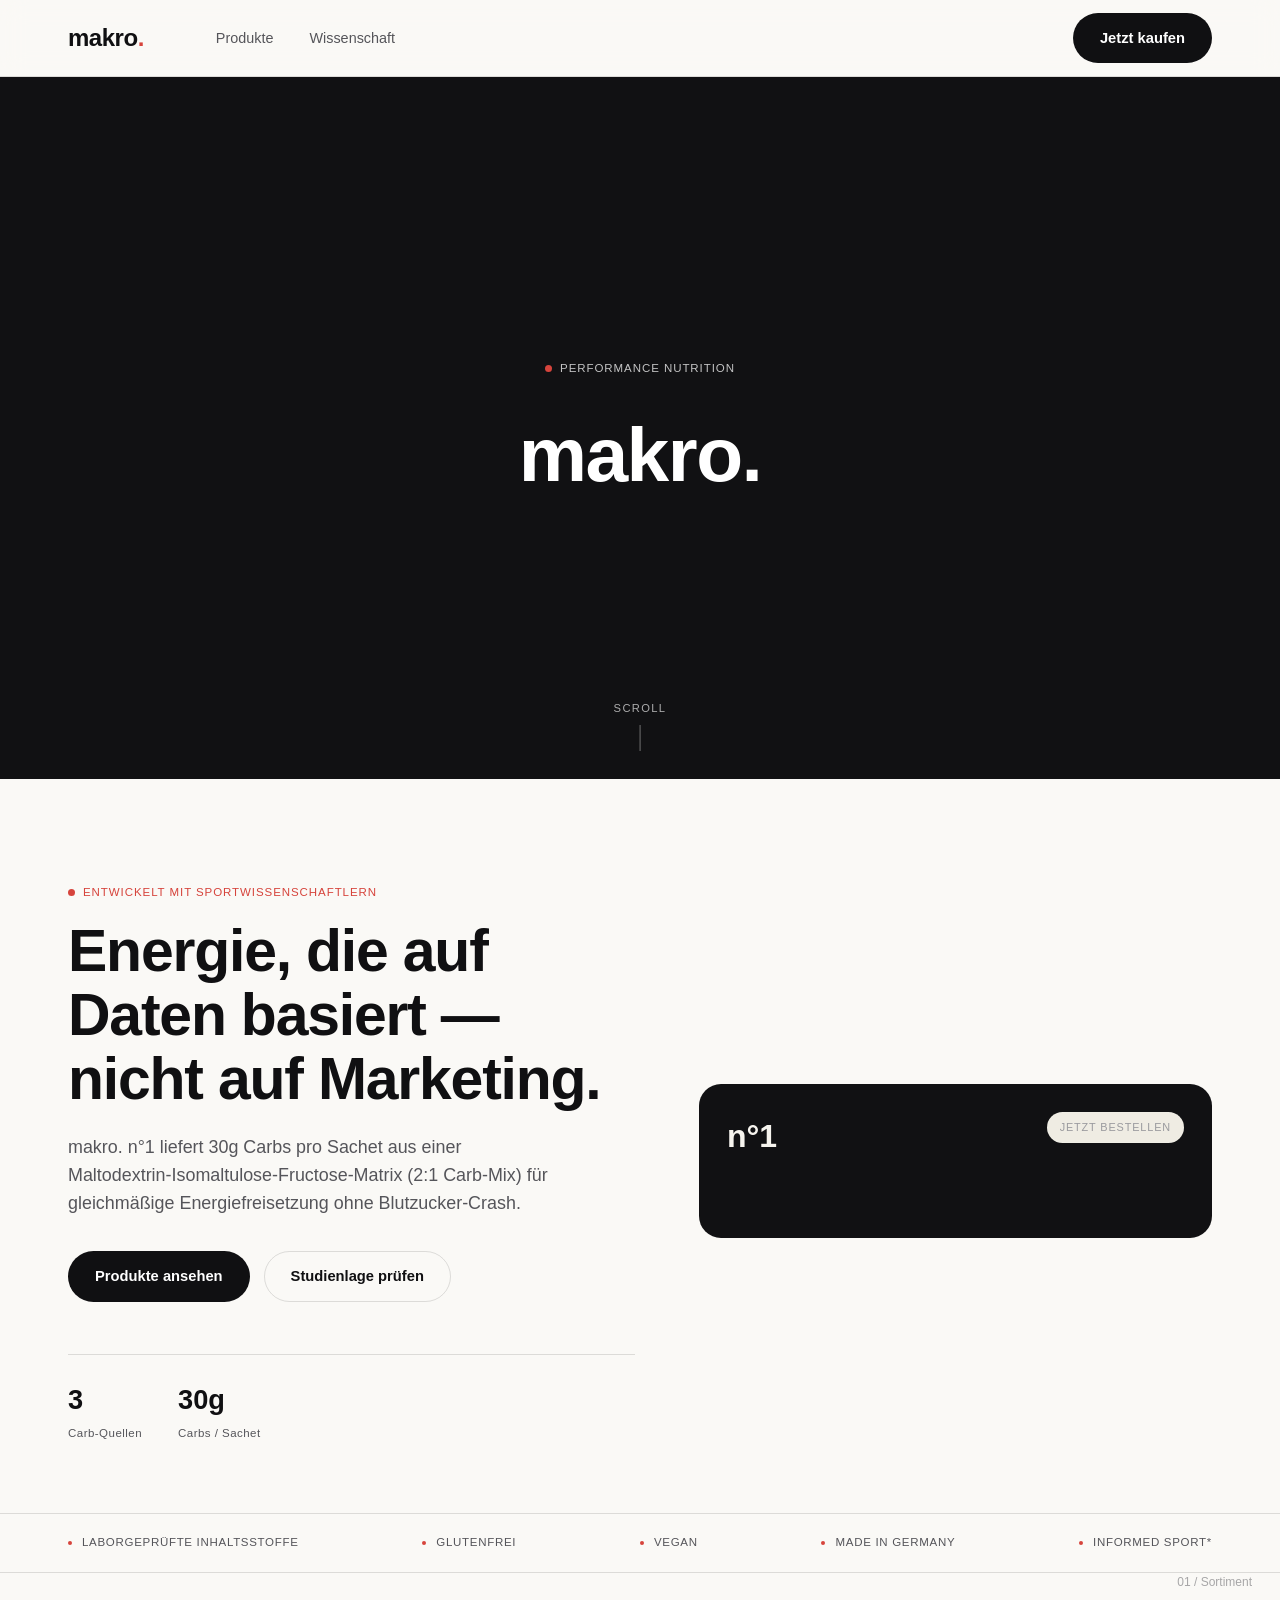
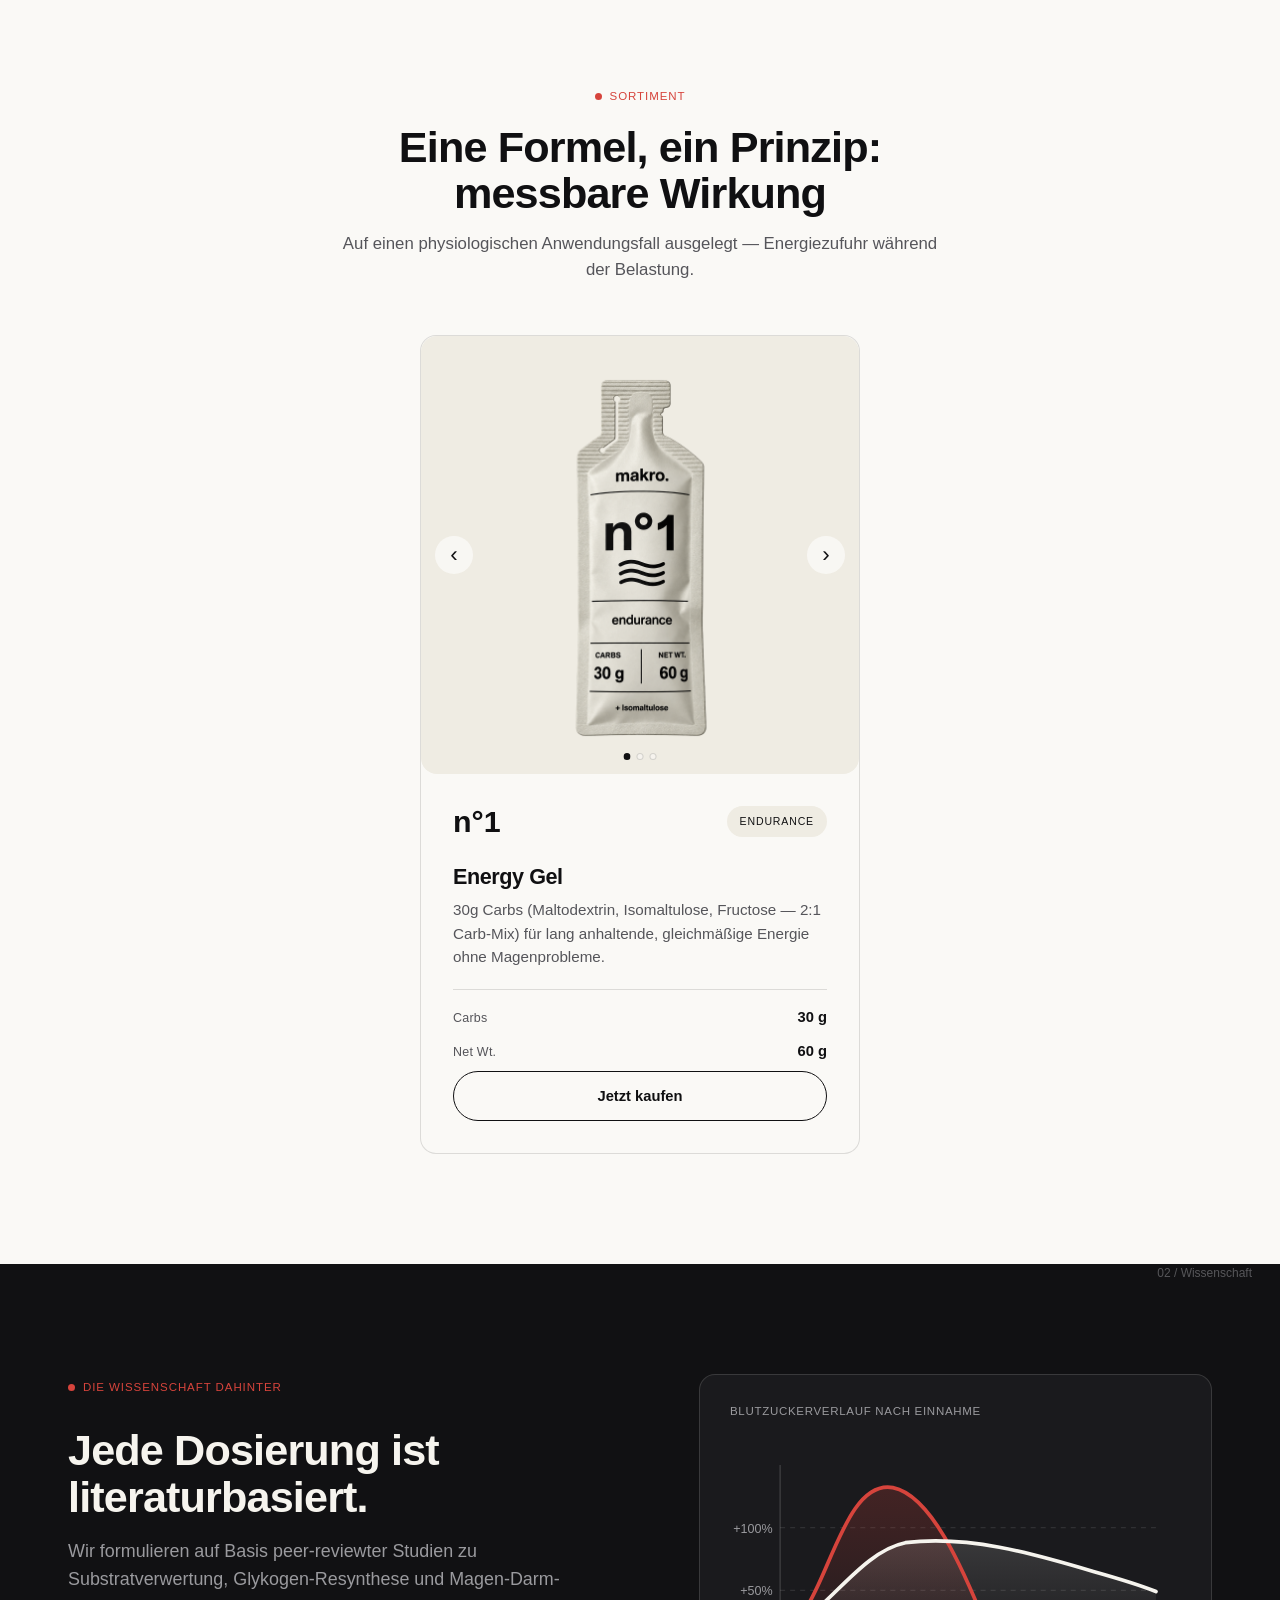
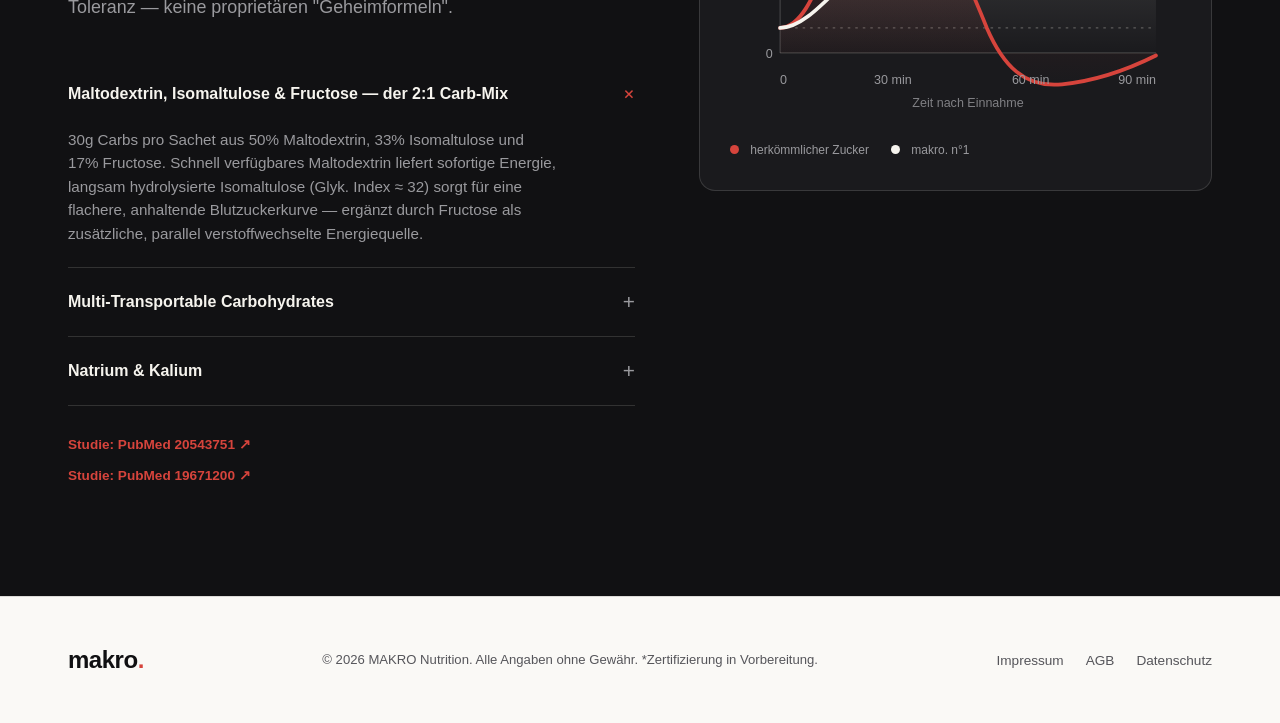
==== index.html @ cca26e64 "Remove grid background pattern Drop the repeating grid-line texture from the hero, n1 detail section" ====
<!DOCTYPE html>
<html lang="de">
<head>
<meta charset="UTF-8">
<meta name="viewport" content="width=device-width, initial-scale=1.0">
<title>makro. — Performance Nutrition, wissenschaftlich entwickelt</title>
<meta name="description" content="makro. n°1 liefert 30g Carbs pro Sachet aus einer Maltodextrin-Isomaltulose-Fructose-Matrix (2:1 Carb-Mix) für gleichmäßige Energiefreisetzung ohne Blutzucker-Crash.">
<link rel="stylesheet" href="styles.css?v=5">
<script async src="https://js.stripe.com/v3/buy-button.js"></script>
</head>
<body>

<header class="site-header">
  <div class="container header-inner">
    <div class="logo">makro<span class="dot">.</span></div>
    <nav class="nav">
      <a href="#produkte">Produkte</a>
      <a href="#wissenschaft">Wissenschaft</a>
    </nav>
    <a href="/n1/#kaufen" class="btn btn-primary">Jetzt kaufen</a>
    <button class="nav-toggle" id="navToggle" aria-label="Menü öffnen">
      <span></span><span></span><span></span>
    </button>
  </div>
  <nav class="nav-mobile" id="navMobile">
    <a href="#produkte">Produkte</a>
    <a href="#wissenschaft">Wissenschaft</a>
  </nav>
</header>

<main>

  <!-- BANNER -->
  <section class="banner">
    <video src="assets/video/waves-bw.mp4" autoplay loop muted playsinline></video>
    <a href="#produkte" class="banner-overlay">
      <span class="eyebrow">Performance Nutrition</span>
      <h2>makro.</h2>
    </a>
    <span class="banner-scroll">Scroll</span>
  </section>

  <!-- HERO -->
  <section class="hero">
    <div class="container hero-inner">
      <div class="hero-text" data-reveal>
        <span class="eyebrow">Entwickelt mit Sportwissenschaftlern</span>
        <h1>Energie, die auf Daten basiert — nicht auf Marketing.</h1>
        <p class="lead">makro. n°1 liefert 30g Carbs pro Sachet aus einer Maltodextrin-Isomaltulose-Fructose-Matrix (2:1 Carb-Mix) für gleichmäßige Energiefreisetzung ohne Blutzucker-Crash.</p>
        <div class="hero-cta">
          <a href="#produkte" class="btn btn-primary">Produkte ansehen</a>
          <a href="#wissenschaft" class="btn btn-ghost">Studienlage prüfen</a>
        </div>
        <div class="hero-stats">
          <div><strong data-count="3">0</strong><span>Carb-Quellen</span></div>
          <div><strong data-count="30g">0g</strong><span>Carbs / Sachet</span></div>
        </div>
      </div>

      <div class="hero-visual" data-reveal>
        <div class="hero-buy">
          <div class="hero-buy-head">
            <span class="product-no">n°1</span>
            <span class="product-tag">Jetzt bestellen</span>
          </div>
          <div class="hero-buy-list">
            <stripe-buy-button
              buy-button-id="buy_btn_1UGKwe3nhn45OwvcLY2L8kbY"
              publishable-key="pk_test_51TOzzO3nhn45OwvcoBkGOFPm3Ln6Fa3McS9PHOE1w1RwsV55KYKzazlDlDtNStNyTewo7v61uXwGZDVKCu10ojCl00f3Dhku9r"
            ></stripe-buy-button>
            <stripe-buy-button
              buy-button-id="buy_btn_1UGKyk3nhn45Owvc9FM6jkH1"
              publishable-key="pk_test_51TOzzO3nhn45OwvcoBkGOFPm3Ln6Fa3McS9PHOE1w1RwsV55KYKzazlDlDtNStNyTewo7v61uXwGZDVKCu10ojCl00f3Dhku9r"
            ></stripe-buy-button>
            <stripe-buy-button
              buy-button-id="buy_btn_1UGKzX3nhn45OwvciAjD03Uu"
              publishable-key="pk_test_51TOzzO3nhn45OwvcoBkGOFPm3Ln6Fa3McS9PHOE1w1RwsV55KYKzazlDlDtNStNyTewo7v61uXwGZDVKCu10ojCl00f3Dhku9r"
            ></stripe-buy-button>
          </div>
        </div>
      </div>
    </div>
  </section>

  <!-- TRUST BAR -->
  <section class="trust-bar">
    <div class="container trust-inner">
      <span>Laborgeprüfte Inhaltsstoffe</span>
      <span>Glutenfrei</span>
      <span>Vegan</span>
      <span>Made in Germany</span>
      <span>Informed Sport*</span>
    </div>
  </section>

  <!-- PRODUKTE -->
  <section id="produkte" class="products">
    <span class="section-tag">01 / Sortiment</span>
    <div class="container">
      <div class="section-head" data-reveal>
        <span class="eyebrow">Sortiment</span>
        <h2>Eine Formel, ein Prinzip: messbare Wirkung</h2>
        <p>Auf einen physiologischen Anwendungsfall ausgelegt — Energiezufuhr während der Belastung.</p>
      </div>
      <div class="product-grid product-grid-single" data-reveal>

        <article class="product-card">
          <div class="product-swiper">
            <div class="product-swiper-track">
              <div class="swiper-slide"><img src="assets/img/n1-sachet.png" alt="makro n°1 Sachet"></div>
              <div class="swiper-slide"><div class="visual-frame"><span class="visual-frame-tag">Box — Foto folgt</span></div></div>
              <div class="swiper-slide"><img src="assets/img/n1-nutrition.png" alt="makro n°1 Zutaten und Nährwertangaben"></div>
            </div>
            <button class="swiper-arrow swiper-prev" aria-label="Vorheriges Bild">‹</button>
            <button class="swiper-arrow swiper-next" aria-label="Nächstes Bild">›</button>
            <div class="swiper-dots">
              <span class="swiper-dot active"></span>
              <span class="swiper-dot"></span>
              <span class="swiper-dot"></span>
            </div>
          </div>
          <div class="product-card-top">
            <span class="product-no">n°1</span>
            <span class="product-tag">Endurance</span>
          </div>
          <h3>Energy Gel</h3>
          <p>30g Carbs (Maltodextrin, Isomaltulose, Fructose — 2:1 Carb-Mix) für lang anhaltende, gleichmäßige Energie ohne Magenprobleme.</p>
          <ul class="spec-list">
            <li><span>Carbs</span><strong>30 g</strong></li>
            <li><span>Net Wt.</span><strong>60 g</strong></li>
          </ul>
          <a href="/n1/#kaufen" class="btn btn-outline">Jetzt kaufen</a>
        </article>

      </div>
    </div>
  </section>

  <!-- WISSENSCHAFT -->
  <section id="wissenschaft" class="section-dark">
    <span class="section-tag">02 / Wissenschaft</span>
    <div class="container science-inner">
      <div class="science-text" data-reveal>
        <span class="eyebrow">Die Wissenschaft dahinter</span>
        <h2>Jede Dosierung ist literaturbasiert.</h2>
        <p class="lead">Wir formulieren auf Basis peer-reviewter Studien zu Substratverwertung, Glykogen-Resynthese und Magen-Darm-Toleranz — keine proprietären "Geheimformeln".</p>

        <div class="accordion">
          <div class="accordion-item active">
            <button class="accordion-trigger">
              <span>Maltodextrin, Isomaltulose &amp; Fructose — der 2:1 Carb-Mix</span>
              <span class="accordion-icon">+</span>
            </button>
            <div class="accordion-panel">
              <p>30g Carbs pro Sachet aus 50% Maltodextrin, 33% Isomaltulose und 17% Fructose. Schnell verfügbares Maltodextrin liefert sofortige Energie, langsam hydrolysierte Isomaltulose (Glyk. Index ≈ 32) sorgt für eine flachere, anhaltende Blutzuckerkurve — ergänzt durch Fructose als zusätzliche, parallel verstoffwechselte Energiequelle.</p>
            </div>
          </div>
          <div class="accordion-item">
            <button class="accordion-trigger">
              <span>Multi-Transportable Carbohydrates</span>
              <span class="accordion-icon">+</span>
            </button>
            <div class="accordion-panel">
              <p>Maltodextrin und Isomaltulose werden über SGLT1 aufgenommen, Fructose separat über GLUT5. Diese duale Aufnahme erhöht die maximale Oxidationsrate exogener Kohlenhydrate und reduziert gastrointestinale Beschwerden bei hohen Zufuhrmengen.</p>
            </div>
          </div>
          <div class="accordion-item">
            <button class="accordion-trigger">
              <span>Natrium &amp; Kalium</span>
              <span class="accordion-icon">+</span>
            </button>
            <div class="accordion-panel">
              <p>Über Natriumcitrat und Kaliumchlorid liefert n°1 die zentralen Elektrolyte, die bei Schweißverlust während langer Belastung verloren gehen — für Flüssigkeitshaushalt und Muskelfunktion. Mit natürlichem Cola-Aroma.</p>
            </div>
          </div>
        </div>

        <div class="study-links">
          <a href="https://pubmed.ncbi.nlm.nih.gov/20543751/" target="_blank" rel="noopener">Studie: PubMed 20543751 ↗</a>
          <a href="https://pubmed.ncbi.nlm.nih.gov/19671200/" target="_blank" rel="noopener">Studie: PubMed 19671200 ↗</a>
        </div>
      </div>

      <div class="science-visual" data-reveal>
        <div class="chart-card">
          <h4>Blutzuckerverlauf nach Einnahme</h4>
          <svg viewBox="0 0 360 220" class="chart">
            <defs>
              <linearGradient id="fillRed" x1="0" y1="0" x2="0" y2="1">
                <stop offset="0%" stop-color="#d6443c" stop-opacity="0.22"/>
                <stop offset="100%" stop-color="#d6443c" stop-opacity="0"/>
              </linearGradient>
              <linearGradient id="fillLight" x1="0" y1="0" x2="0" y2="1">
                <stop offset="0%" stop-color="#f6f4ee" stop-opacity="0.14"/>
                <stop offset="100%" stop-color="#f6f4ee" stop-opacity="0"/>
              </linearGradient>
            </defs>

            <line x1="40" y1="20" x2="40" y2="170" stroke="#f6f4ee" stroke-opacity="0.18"/>
            <line x1="40" y1="170" x2="340" y2="170" stroke="#f6f4ee" stroke-opacity="0.18"/>
            <line x1="40" y1="120" x2="340" y2="120" stroke="#f6f4ee" stroke-opacity="0.1" stroke-dasharray="4 4"/>
            <line x1="40" y1="70" x2="340" y2="70" stroke="#f6f4ee" stroke-opacity="0.1" stroke-dasharray="4 4"/>

            <line x1="40" y1="150" x2="340" y2="150" stroke="#f6f4ee" stroke-opacity="0.28" stroke-dasharray="2 4"/>

            <path d="M40,150 C75,150 85,30 130,38 C160,44 185,100 205,150 C218,180 235,198 265,195 C295,192 320,182 340,172 L340,170 L40,170 Z" fill="url(#fillRed)"/>
            <path d="M40,150 C70,150 100,90 140,82 C190,76 240,90 290,105 C315,112 330,117 340,121 L340,170 L40,170 Z" fill="url(#fillLight)"/>

            <path d="M40,150 C75,150 85,30 130,38 C160,44 185,100 205,150 C218,180 235,198 265,195 C295,192 320,182 340,172" fill="none" stroke="#d6443c" stroke-width="3" stroke-linecap="round"/>
            <path d="M40,150 C70,150 100,90 140,82 C190,76 240,90 290,105 C315,112 330,117 340,121" fill="none" stroke="#f6f4ee" stroke-width="3" stroke-linecap="round"/>

            <text x="34" y="174" text-anchor="end" font-size="10" fill="#9a9a9e">0</text>
            <text x="34" y="124" text-anchor="end" font-size="10" fill="#9a9a9e">+50%</text>
            <text x="34" y="74" text-anchor="end" font-size="10" fill="#9a9a9e">+100%</text>

            <text x="40" y="195" font-size="10" fill="#9a9a9e">0</text>
            <text x="130" y="195" text-anchor="middle" font-size="10" fill="#9a9a9e">30 min</text>
            <text x="240" y="195" text-anchor="middle" font-size="10" fill="#9a9a9e">60 min</text>
            <text x="340" y="195" text-anchor="end" font-size="10" fill="#9a9a9e">90 min</text>
            <text x="190" y="213" text-anchor="middle" font-size="10" fill="#9a9a9e" opacity="0.8">Zeit nach Einnahme</text>
          </svg>
          <div class="chart-legend">
            <span><i class="dot-red"></i> herkömmlicher Zucker</span>
            <span><i class="dot-light"></i> makro. n°1</span>
          </div>
        </div>
      </div>
    </div>
  </section>

</main>

<footer class="site-footer">
  <div class="container footer-inner">
    <div class="logo">makro<span class="dot">.</span></div>
    <p>© 2026 MAKRO Nutrition. Alle Angaben ohne Gewähr. *Zertifizierung in Vorbereitung.</p>
    <div class="footer-links">
      <a href="/impressum/" class="footer-link">Impressum</a>
      <a href="/agb/" class="footer-link">AGB</a>
      <a href="/datenschutz/" class="footer-link">Datenschutz</a>
    </div>
  </div>
</footer>

<script src="script.js?v=5"></script>
</body>
</html>
---- styles.css ----
/* ==========================================================================
   makro. — design tokens
   ========================================================================== */
:root {
  --ink: #101012;
  --ink-soft: #55555a;
  --paper: #faf9f6;
  --paper-soft: #efece3;
  --line: rgba(16,16,18,0.13);
  --accent: #d6443c;
  --accent-ink: #ffffff;

  --dark-bg: #111113;
  --dark-card: #1a1a1d;
  --dark-ink: #f6f4ee;
  --dark-ink-soft: #9a9a9e;
  --dark-line: rgba(246,244,238,0.14);

  --sans: -apple-system, "Inter", "Segoe UI", Helvetica, Arial, sans-serif;
  --display: var(--sans);
  --mono: var(--sans);

  --radius-lg: 22px;
  --radius: 16px;
  --radius-sm: 10px;
  --container: 1200px;
  --ease: cubic-bezier(0.22, 0.7, 0.2, 1);
}

* { box-sizing: border-box; margin: 0; padding: 0; }
html { scroll-behavior: smooth; }

body {
  font-family: var(--sans);
  color: var(--ink);
  background: var(--paper);
  line-height: 1.55;
  -webkit-font-smoothing: antialiased;
  text-rendering: optimizeLegibility;
}

.container { max-width: var(--container); margin: 0 auto; padding: 0 28px; }
a { color: inherit; text-decoration: none; }
img, video { max-width: 100%; display: block; }

::selection { background: var(--accent); color: #fff; }


/* ==========================================================================
   Type
   ========================================================================== */
h1, h2, h3, h4 {
  font-family: var(--display);
  font-weight: 800;
  letter-spacing: -0.02em;
  line-height: 1.08;
}

.eyebrow {
  display: inline-flex;
  align-items: center;
  gap: 8px;
  font-family: var(--mono);
  font-size: 0.72rem;
  font-weight: 500;
  letter-spacing: 0.08em;
  text-transform: uppercase;
  color: var(--accent);
  margin-bottom: 18px;
}
.eyebrow::before {
  content: "";
  width: 7px;
  height: 7px;
  border-radius: 50%;
  background: var(--accent);
  flex-shrink: 0;
}
.section-dark .eyebrow { color: var(--accent); }

.section-tag {
  position: absolute;
  top: 0;
  right: 28px;
  font-family: var(--mono);
  font-size: 0.75rem;
  color: var(--ink-soft);
  opacity: 0.5;
}
.section-dark .section-tag { color: var(--dark-ink-soft); }

.section-head { max-width: 620px; margin: 0 auto 52px; text-align: center; }
.section-head h2 { font-size: clamp(1.9rem, 3.4vw, 2.7rem); margin-bottom: 14px; }
.section-head p { color: var(--ink-soft); font-size: 1.05rem; }
.section-dark .section-head p { color: var(--dark-ink-soft); }

/* ==========================================================================
   Buttons
   ========================================================================== */
.btn {
  display: inline-flex;
  align-items: center;
  justify-content: center;
  gap: 8px;
  padding: 13px 26px;
  border-radius: 999px;
  font-weight: 600;
  font-size: 0.92rem;
  border: 1px solid transparent;
  cursor: pointer;
  transition: transform 0.15s var(--ease), background 0.15s var(--ease), border-color 0.15s var(--ease), color 0.15s var(--ease);
  white-space: nowrap;
}
.btn-primary { background: var(--ink); color: #fff; }
.btn-primary:hover { background: var(--accent); transform: translateY(-1px); }
.btn-ghost { border-color: var(--line); color: var(--ink); }
.btn-ghost:hover { border-color: var(--ink); }
.section-dark .btn-ghost { border-color: var(--dark-line); color: var(--dark-ink); }
.section-dark .btn-ghost:hover { border-color: var(--dark-ink); }
.btn-outline { border: 1px solid var(--ink); width: 100%; }
.btn-outline:hover { background: var(--ink); color: #fff; }
.btn-light { background: var(--dark-ink); color: var(--dark-bg); }
.btn-light:hover { background: var(--accent); color: #fff; }

/* ==========================================================================
   Header
   ========================================================================== */
.site-header {
  position: sticky;
  top: 0;
  z-index: 50;
  background: rgba(250,249,246,0.82);
  backdrop-filter: blur(12px);
  -webkit-backdrop-filter: blur(12px);
  border-bottom: 1px solid var(--line);
}
.header-inner { display: flex; align-items: center; justify-content: space-between; height: 76px; gap: 24px; }
.logo { font-family: var(--display); font-size: 1.5rem; font-weight: 700; letter-spacing: -0.02em; }
.logo .dot { color: var(--accent); }
.nav { display: flex; gap: 36px; margin-right: auto; margin-left: 48px; }
.nav a {
  font-size: 0.9rem;
  font-weight: 500;
  color: var(--ink-soft);
  transition: color 0.15s var(--ease);
  position: relative;
}
.nav a:hover { color: var(--ink); }

.nav-toggle {
  display: none;
  flex-direction: column;
  justify-content: center;
  gap: 5px;
  width: 40px;
  height: 40px;
  background: none;
  border: 1px solid var(--line);
  border-radius: 50%;
  cursor: pointer;
  padding: 0;
}
.nav-toggle span { display: block; width: 16px; height: 1.5px; margin: 0 auto; background: var(--ink); transition: transform 0.2s var(--ease), opacity 0.2s var(--ease); }
.nav-toggle.active span:nth-child(1) { transform: translateY(6.5px) rotate(45deg); }
.nav-toggle.active span:nth-child(2) { opacity: 0; }
.nav-toggle.active span:nth-child(3) { transform: translateY(-6.5px) rotate(-45deg); }

.nav-mobile { display: none; flex-direction: column; border-top: 1px solid var(--line); background: var(--paper); }
.nav-mobile.active { display: flex; }
.nav-mobile a { padding: 18px 28px; font-size: 1rem; font-weight: 500; border-bottom: 1px solid var(--line); }
.nav-mobile a:last-child { border-bottom: none; }

/* ==========================================================================
   Video / graphic banner
   ========================================================================== */
.banner {
  position: relative;
  width: 100%;
  height: 78vh;
  min-height: 460px;
  overflow: hidden;
  background: var(--dark-bg);
}
.banner video { width: 100%; height: 100%; object-fit: cover; display: block; filter: grayscale(100%) contrast(1.05); opacity: 0.85; }
.banner-overlay {
  position: absolute;
  inset: 0;
  display: flex;
  flex-direction: column;
  align-items: center;
  justify-content: center;
  text-align: center;
  gap: 18px;
  color: #fff;
}
a.banner-overlay { cursor: pointer; }
.banner-overlay .eyebrow { color: rgba(255,255,255,0.75); }
.banner-overlay .eyebrow::before { background: var(--accent); }
.banner-overlay h2 { font-size: clamp(2.4rem, 6vw, 5rem); }
.banner-scroll {
  position: absolute;
  bottom: 28px;
  left: 50%;
  transform: translateX(-50%);
  font-family: var(--mono);
  font-size: 0.7rem;
  letter-spacing: 0.12em;
  text-transform: uppercase;
  color: rgba(255,255,255,0.65);
  display: flex;
  flex-direction: column;
  align-items: center;
  gap: 8px;
}
.banner-scroll::after { content: ""; width: 1px; height: 26px; background: rgba(255,255,255,0.4); }

/* n1 typographic banner (no video) */
.n1-banner {
  height: 64vh;
  min-height: 420px;
  background: var(--dark-bg);
  color: var(--dark-ink);
  display: flex;
  align-items: center;
  justify-content: center;
  position: relative;
  overflow: hidden;
}
.n1-banner-inner { position: relative; z-index: 1; text-align: center; display: flex; flex-direction: column; align-items: center; gap: 16px; }
.n1-banner-num {
  font-family: var(--display);
  font-size: clamp(6rem, 18vw, 13rem);
  font-weight: 700;
  letter-spacing: -0.04em;
  line-height: 0.85;
  color: transparent;
  -webkit-text-stroke: 1.5px rgba(246,244,238,0.5);
}
.n1-banner-inner .eyebrow { color: rgba(246,244,238,0.6); }
.n1-banner-inner .eyebrow::before { background: var(--accent); }
.n1-banner-tag { font-family: var(--mono); font-size: 0.85rem; color: var(--dark-ink-soft); }

/* ==========================================================================
   Hero
   ========================================================================== */
.hero { padding: 100px 0 70px; position: relative; }
.hero-inner { display: grid; grid-template-columns: 1.05fr 0.95fr; gap: 64px; align-items: center; }
.hero-text h1 { font-size: clamp(2.5rem, 4.6vw, 3.8rem); margin-bottom: 24px; }
.lead { font-size: 1.12rem; color: var(--ink-soft); max-width: 50ch; margin-bottom: 34px; }
.hero-cta { display: flex; gap: 14px; margin-bottom: 52px; flex-wrap: wrap; }
.hero-stats { display: flex; gap: 36px; border-top: 1px solid var(--line); padding-top: 24px; flex-wrap: wrap; }
.hero-stats div { display: flex; flex-direction: column; gap: 4px; }
.hero-stats strong { font-family: var(--display); font-size: 1.7rem; font-weight: 700; }
.hero-stats span { font-family: var(--mono); font-size: 0.72rem; letter-spacing: 0.04em; color: var(--ink-soft); }

/* hero buy panel — lets visitors purchase directly from the hero */
.hero-buy {
  background: var(--dark-bg);
  color: var(--dark-ink);
  border-radius: var(--radius-lg);
  padding: 28px;
  display: flex;
  flex-direction: column;
  gap: 20px;
  position: relative;
  overflow: hidden;
}
.hero-buy-head { position: relative; display: flex; justify-content: space-between; align-items: flex-start; }
.hero-buy-head .product-no { font-family: var(--display); font-size: 2rem; font-weight: 700; }
.hero-buy-head .product-tag {
  font-family: var(--mono);
  font-size: 0.68rem;
  letter-spacing: 0.08em;
  text-transform: uppercase;
  border: 1px solid var(--dark-line);
  padding: 6px 12px;
  border-radius: 999px;
  color: var(--dark-ink-soft);
}
.hero-buy-list { position: relative; display: flex; flex-direction: column; gap: 14px; }

/* ==========================================================================
   Trust bar
   ========================================================================== */
.trust-bar { border-top: 1px solid var(--line); border-bottom: 1px solid var(--line); padding: 20px 0; }
.trust-inner {
  display: flex;
  flex-wrap: wrap;
  justify-content: space-between;
  gap: 16px;
  font-family: var(--mono);
  font-size: 0.72rem;
  font-weight: 500;
  letter-spacing: 0.06em;
  text-transform: uppercase;
  color: var(--ink-soft);
}
.trust-inner span { display: flex; align-items: center; gap: 10px; }
.trust-inner span::before { content: ""; width: 4px; height: 4px; border-radius: 50%; background: var(--accent); }

/* ==========================================================================
   Products
   ========================================================================== */
.products { padding: 110px 0; position: relative; }
.product-grid { display: grid; grid-template-columns: repeat(3, 1fr); gap: 24px; }
.product-grid-single { grid-template-columns: minmax(300px, 440px); justify-content: center; }

.product-card {
  border: 1px solid var(--line);
  border-radius: var(--radius);
  padding: 32px;
  display: flex;
  flex-direction: column;
  transition: box-shadow 0.2s var(--ease), transform 0.2s var(--ease), border-color 0.2s var(--ease);
  background: var(--paper);
}
.product-card:hover { box-shadow: 0 16px 40px rgba(16,16,18,0.08); transform: translateY(-4px); border-color: rgba(16,16,18,0.22); }

.product-swiper { position: relative; border-radius: var(--radius); overflow: hidden; margin: -32px -32px 24px; aspect-ratio: 1 / 1; }
.product-swiper-track { display: flex; width: 300%; height: 100%; transition: transform 0.35s var(--ease); }
.swiper-slide { width: 33.3333%; height: 100%; flex-shrink: 0; background: var(--paper-soft); }
.swiper-slide img { width: 100%; height: 100%; object-fit: contain; padding: 28px; box-sizing: border-box; }
.swiper-arrow {
  position: absolute; top: 50%; transform: translateY(-50%);
  width: 38px; height: 38px; border-radius: 50%; border: none;
  background: rgba(250,249,246,0.9); color: var(--ink);
  font-size: 1.4rem; line-height: 1; cursor: pointer;
  display: flex; align-items: center; justify-content: center;
  transition: background 0.15s var(--ease);
}
.swiper-arrow:hover { background: #fff; }
.swiper-prev { left: 14px; }
.swiper-next { right: 14px; }
.swiper-dots { position: absolute; bottom: 14px; left: 50%; transform: translateX(-50%); display: flex; gap: 6px; }
.swiper-dot { width: 7px; height: 7px; border-radius: 50%; background: rgba(250,249,246,0.6); border: 1px solid rgba(16,16,18,0.15); cursor: pointer; transition: background 0.15s var(--ease); }
.swiper-dot.active { background: var(--ink); }

/* placeholder visual — used wherever real photography is pending */
.visual-frame {
  width: 100%;
  height: 100%;
  background:
    repeating-linear-gradient(45deg, var(--line) 0, var(--line) 1px, transparent 1px, transparent 14px),
    var(--paper-soft);
  display: flex;
  align-items: center;
  justify-content: center;
  position: relative;
}
.visual-frame-tag {
  font-family: var(--mono);
  font-size: 0.68rem;
  letter-spacing: 0.04em;
  color: var(--ink-soft);
  background: var(--paper);
  border: 1px solid var(--line);
  padding: 7px 14px;
  border-radius: 999px;
  display: inline-flex;
  align-items: center;
  gap: 8px;
  text-align: center;
}
.visual-frame-tag::before { content: "◐"; color: var(--accent); }

.product-card-top { display: flex; justify-content: space-between; align-items: center; margin-bottom: 20px; }
.product-no { font-family: var(--display); font-size: 1.9rem; font-weight: 700; }
.product-tag {
  font-family: var(--mono);
  font-size: 0.66rem;
  font-weight: 500;
  letter-spacing: 0.08em;
  text-transform: uppercase;
  background: var(--paper-soft);
  padding: 7px 13px;
  border-radius: 999px;
}
.product-card h3 { font-size: 1.35rem; margin-bottom: 10px; }
.product-card p { color: var(--ink-soft); font-size: 0.95rem; margin-bottom: 20px; }

.spec-list { list-style: none; border-top: 1px solid var(--line); padding-top: 16px; display: flex; flex-direction: column; gap: 11px; margin-bottom: 8px; }
.spec-list li { display: flex; justify-content: space-between; align-items: baseline; font-size: 0.92rem; }
.spec-list span { color: var(--ink-soft); font-family: var(--mono); font-size: 0.78rem; letter-spacing: 0.02em; }
.spec-list strong { font-family: var(--display); font-weight: 700; }
.product-card .spec-list { margin-top: auto; }

/* ==========================================================================
   Science (dark section)
   ========================================================================== */
.section-dark { background: var(--dark-bg); color: var(--dark-ink); padding: 110px 0; position: relative; }
.science-inner { display: grid; grid-template-columns: 1.05fr 0.95fr; gap: 64px; align-items: start; }
.science-text h2 { font-size: clamp(1.9rem, 3.4vw, 2.7rem); margin: 12px 0 18px; }
.science-text > p.lead { color: var(--dark-ink-soft); max-width: 54ch; margin-bottom: 38px; }

.accordion-item { border-bottom: 1px solid var(--dark-line); }
.accordion-trigger {
  width: 100%; display: flex; justify-content: space-between; align-items: center;
  background: none; border: none; padding: 22px 0; font-size: 1rem; font-weight: 600;
  text-align: left; cursor: pointer; color: var(--dark-ink); font-family: var(--display);
}
.accordion-icon { font-size: 1.3rem; font-weight: 300; color: var(--dark-ink-soft); transition: transform 0.2s var(--ease); flex-shrink: 0; margin-left: 16px; }
.accordion-item.active .accordion-icon { transform: rotate(45deg); color: var(--accent); }
.accordion-panel { max-height: 0; overflow: hidden; transition: max-height 0.25s var(--ease); }
.accordion-item.active .accordion-panel { max-height: 320px; }
.accordion-panel p { color: var(--dark-ink-soft); padding-bottom: 22px; font-size: 0.95rem; max-width: 58ch; }

.study-links { display: flex; flex-direction: column; gap: 10px; margin-top: 28px; }
.study-links a { color: var(--accent); font-weight: 600; font-size: 0.85rem; font-family: var(--mono); }
.study-links a:hover { color: var(--dark-ink); }

.chart-card { background: var(--dark-card); border: 1px solid var(--dark-line); border-radius: var(--radius); padding: 30px; }
.chart-card h4 { font-family: var(--mono); font-size: 0.72rem; font-weight: 500; letter-spacing: 0.06em; text-transform: uppercase; color: var(--dark-ink-soft); margin-bottom: 22px; }
.chart { width: 100%; height: auto; }
.chart-legend { display: flex; gap: 22px; margin-top: 18px; font-size: 0.85rem; color: var(--dark-ink-soft); font-family: var(--mono); font-size: 0.75rem; }
.chart-legend i { display: inline-block; width: 9px; height: 9px; border-radius: 50%; margin-right: 8px; }
.dot-red { background: var(--accent); }
.dot-light { background: var(--dark-ink); }

/* ==========================================================================
   n1 detail page
   ========================================================================== */
.n1-detail { padding: 100px 0; }
.n1-detail-inner { display: grid; grid-template-columns: 0.95fr 1.05fr; gap: 64px; }
.n1-text h1 { font-size: clamp(2.1rem, 4vw, 3.1rem); margin: 12px 0 18px; }
.n1-text .spec-list { max-width: 380px; margin-bottom: 32px; }
.n1-features { display: grid; grid-template-columns: repeat(2, 1fr); gap: 20px; align-content: start; }
.n1-feature { border: 1px solid var(--line); border-radius: var(--radius); padding: 24px; }
.n1-feature-index { font-family: var(--mono); font-size: 0.72rem; color: var(--accent); display: block; margin-bottom: 14px; }
.n1-feature h3 { font-size: 1.05rem; margin-bottom: 8px; }
.n1-feature p { color: var(--ink-soft); font-size: 0.92rem; }

/* ==========================================================================
   Pricing / buy
   ========================================================================== */
.pricing-grid { display: grid; grid-template-columns: repeat(3, 1fr); gap: 20px; }
.pricing-card {
  background: var(--dark-card);
  border: 1px solid var(--dark-line);
  border-radius: var(--radius);
  padding: 36px 24px 28px;
  display: flex;
  flex-direction: column;
  align-items: center;
  text-align: center;
  position: relative;
}
.pricing-card-featured { border-color: var(--accent); }
.pricing-card-featured::before {
  content: "Beliebt";
  position: absolute;
  top: -12px;
  left: 50%;
  transform: translateX(-50%);
  background: var(--accent);
  color: #fff;
  font-family: var(--mono);
  font-size: 0.65rem;
  font-weight: 500;
  letter-spacing: 0.06em;
  text-transform: uppercase;
  padding: 5px 14px;
  border-radius: 999px;
  white-space: nowrap;
}
.pricing-label { font-family: var(--mono); font-size: 0.75rem; letter-spacing: 0.06em; text-transform: uppercase; color: var(--dark-ink-soft); margin-bottom: 8px; }
.pricing-price { font-family: var(--display); font-size: 2.1rem; font-weight: 800; line-height: 1.1; }
.pricing-sub { font-family: var(--mono); font-size: 0.75rem; color: var(--dark-ink-soft); margin: 6px 0 20px; }
.pricing-buy { width: 100%; display: flex; justify-content: center; }

/* ==========================================================================
   Legal pages
   ========================================================================== */
.legal { padding: 100px 0 120px; }
.legal-content { max-width: 640px; margin: 0 auto; color: var(--ink-soft); line-height: 1.75; }
.legal-content.legal-narrow { max-width: 480px; text-align: center; }
.legal-content h3 { color: var(--ink); font-family: var(--display); font-size: 1.05rem; margin: 30px 0 8px; }
.legal-content h3:first-child { margin-top: 0; }
.legal-content h4 { color: var(--ink); font-family: var(--display); font-size: 0.95rem; margin: 18px 0 8px; }
.legal-content ul { margin: 0 0 0 20px; }
.legal-content p { margin-bottom: 4px; }
.legal-note { margin-top: 32px; font-size: 0.85rem; font-style: italic; }

/* ==========================================================================
   Footer
   ========================================================================== */
.site-footer { border-top: 1px solid var(--line); padding: 44px 0; }
.footer-inner { display: flex; justify-content: space-between; align-items: center; flex-wrap: wrap; gap: 16px; }
.footer-inner p { color: var(--ink-soft); font-size: 0.82rem; font-family: var(--mono); }
.footer-links { display: flex; gap: 22px; flex-wrap: wrap; }
.footer-inner a.footer-link { color: var(--ink-soft); font-size: 0.85rem; }
.footer-inner a.footer-link:hover { color: var(--ink); }

/* ==========================================================================
   Scroll reveal
   ========================================================================== */
[data-reveal] { opacity: 0; transform: translateY(18px); transition: opacity 0.6s var(--ease), transform 0.6s var(--ease); }
[data-reveal].is-visible { opacity: 1; transform: translateY(0); }

/* ==========================================================================
   Responsive
   ========================================================================== */
@media (max-width: 980px) {
  .nav { display: none; }
  .nav-toggle { display: flex; }
  .hero-inner, .science-inner, .n1-detail-inner { grid-template-columns: 1fr; }
  .product-grid { grid-template-columns: 1fr; }
  .n1-features { grid-template-columns: 1fr; }
  .pricing-grid { grid-template-columns: 1fr; max-width: 360px; margin: 0 auto; }
}

@media (max-width: 640px) {
  .container { padding: 0 20px; }
  .header-inner { height: 66px; }
  .header-inner .btn { display: none; }

  .hero { padding: 36px 0 44px; }
  .hero-inner { gap: 28px; }
  .hero-buy { padding: 22px; }
  .lead { font-size: 1rem; max-width: none; margin-bottom: 26px; }
  .hero-cta { flex-direction: column; gap: 10px; margin-bottom: 34px; }
  .hero-cta .btn { width: 100%; }
  .hero-stats { gap: 20px; }
  .hero-stats strong { font-size: 1.35rem; }

  .banner { height: 56vh; min-height: 360px; }
  .banner-overlay h2 { padding: 0 16px; }
  .n1-banner { height: 48vh; min-height: 320px; }
  .n1-banner-num { font-size: clamp(4.5rem, 26vw, 7rem); }

  .section-head { margin-bottom: 38px; }
  .section-head p { font-size: 0.95rem; }

  .products, .section-dark, .legal, .n1-detail { padding: 64px 0; }
  .product-card { padding: 24px; }
  .product-swiper { margin: -24px -24px 24px; }

  .chart-card { padding: 22px; }
  .chart-legend { flex-direction: column; gap: 8px; }

  .footer-inner { flex-direction: column; text-align: center; gap: 14px; }
  .footer-links { justify-content: center; }
}
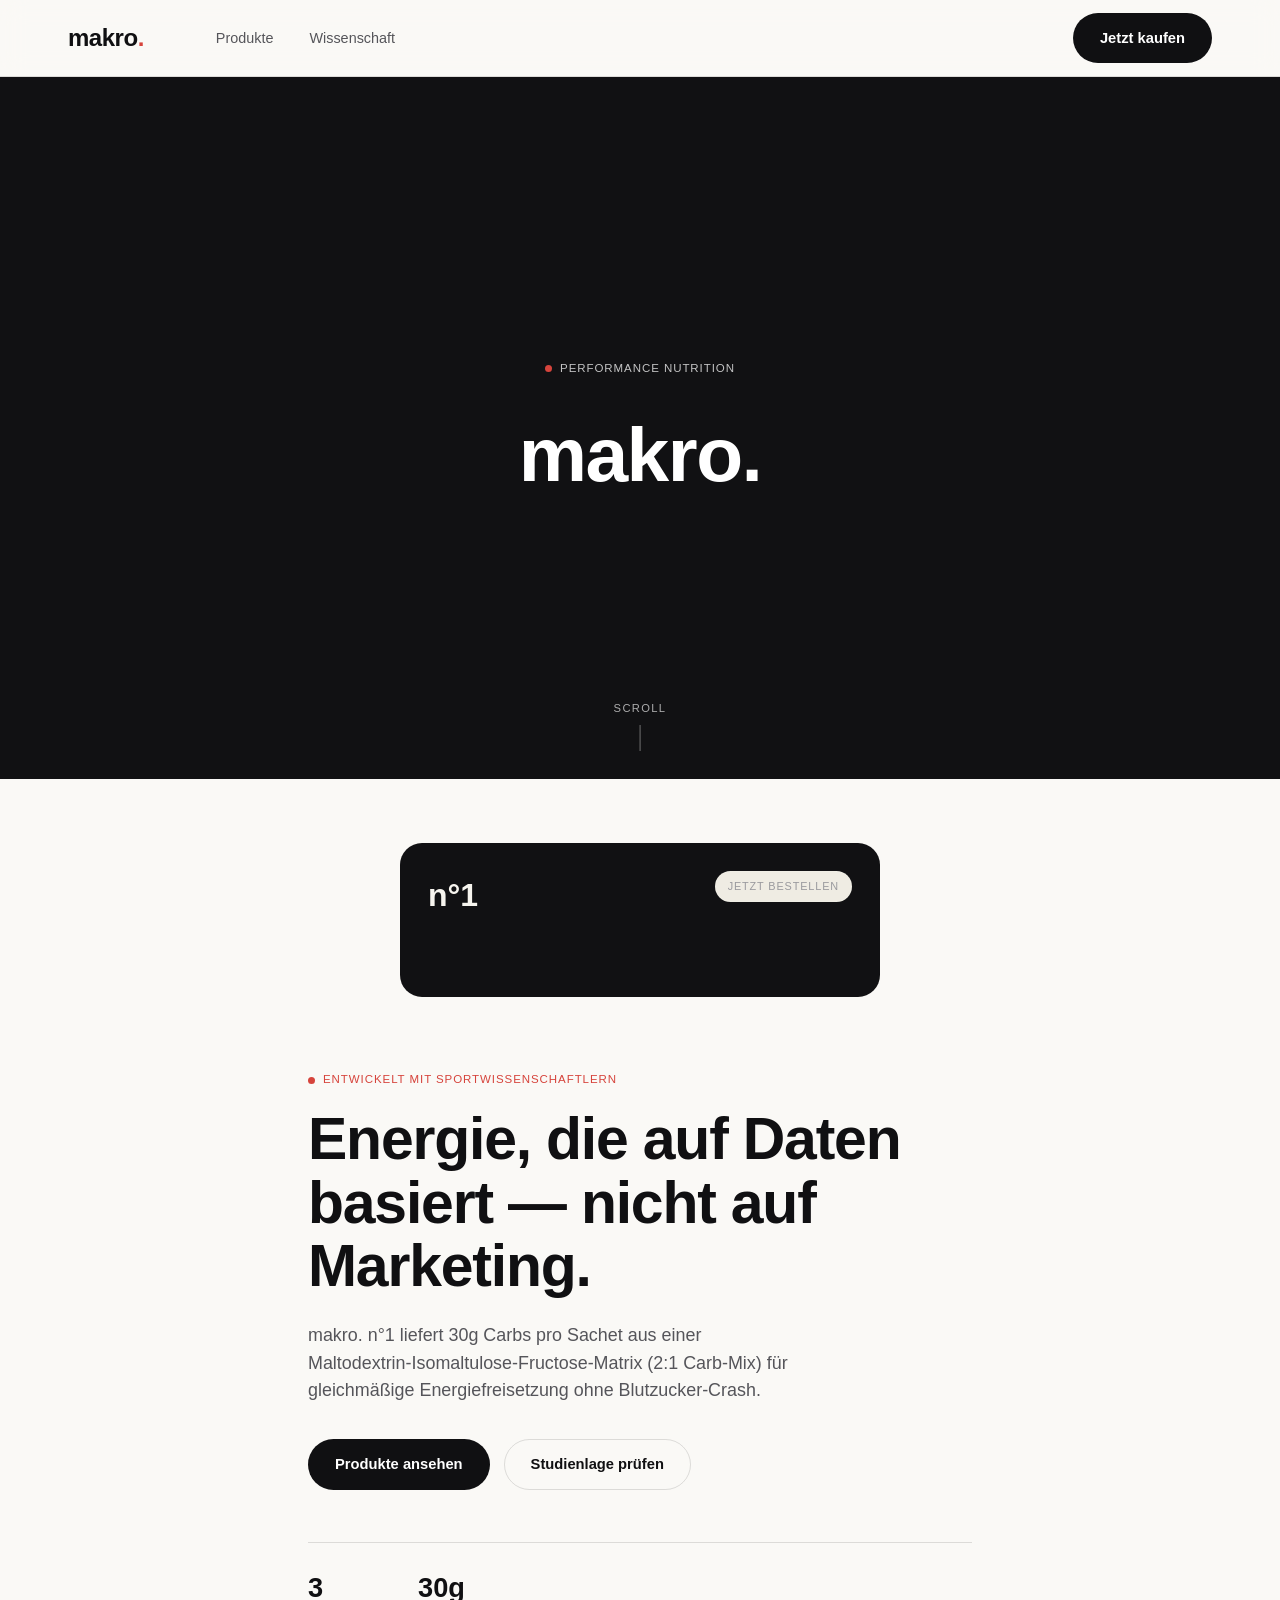
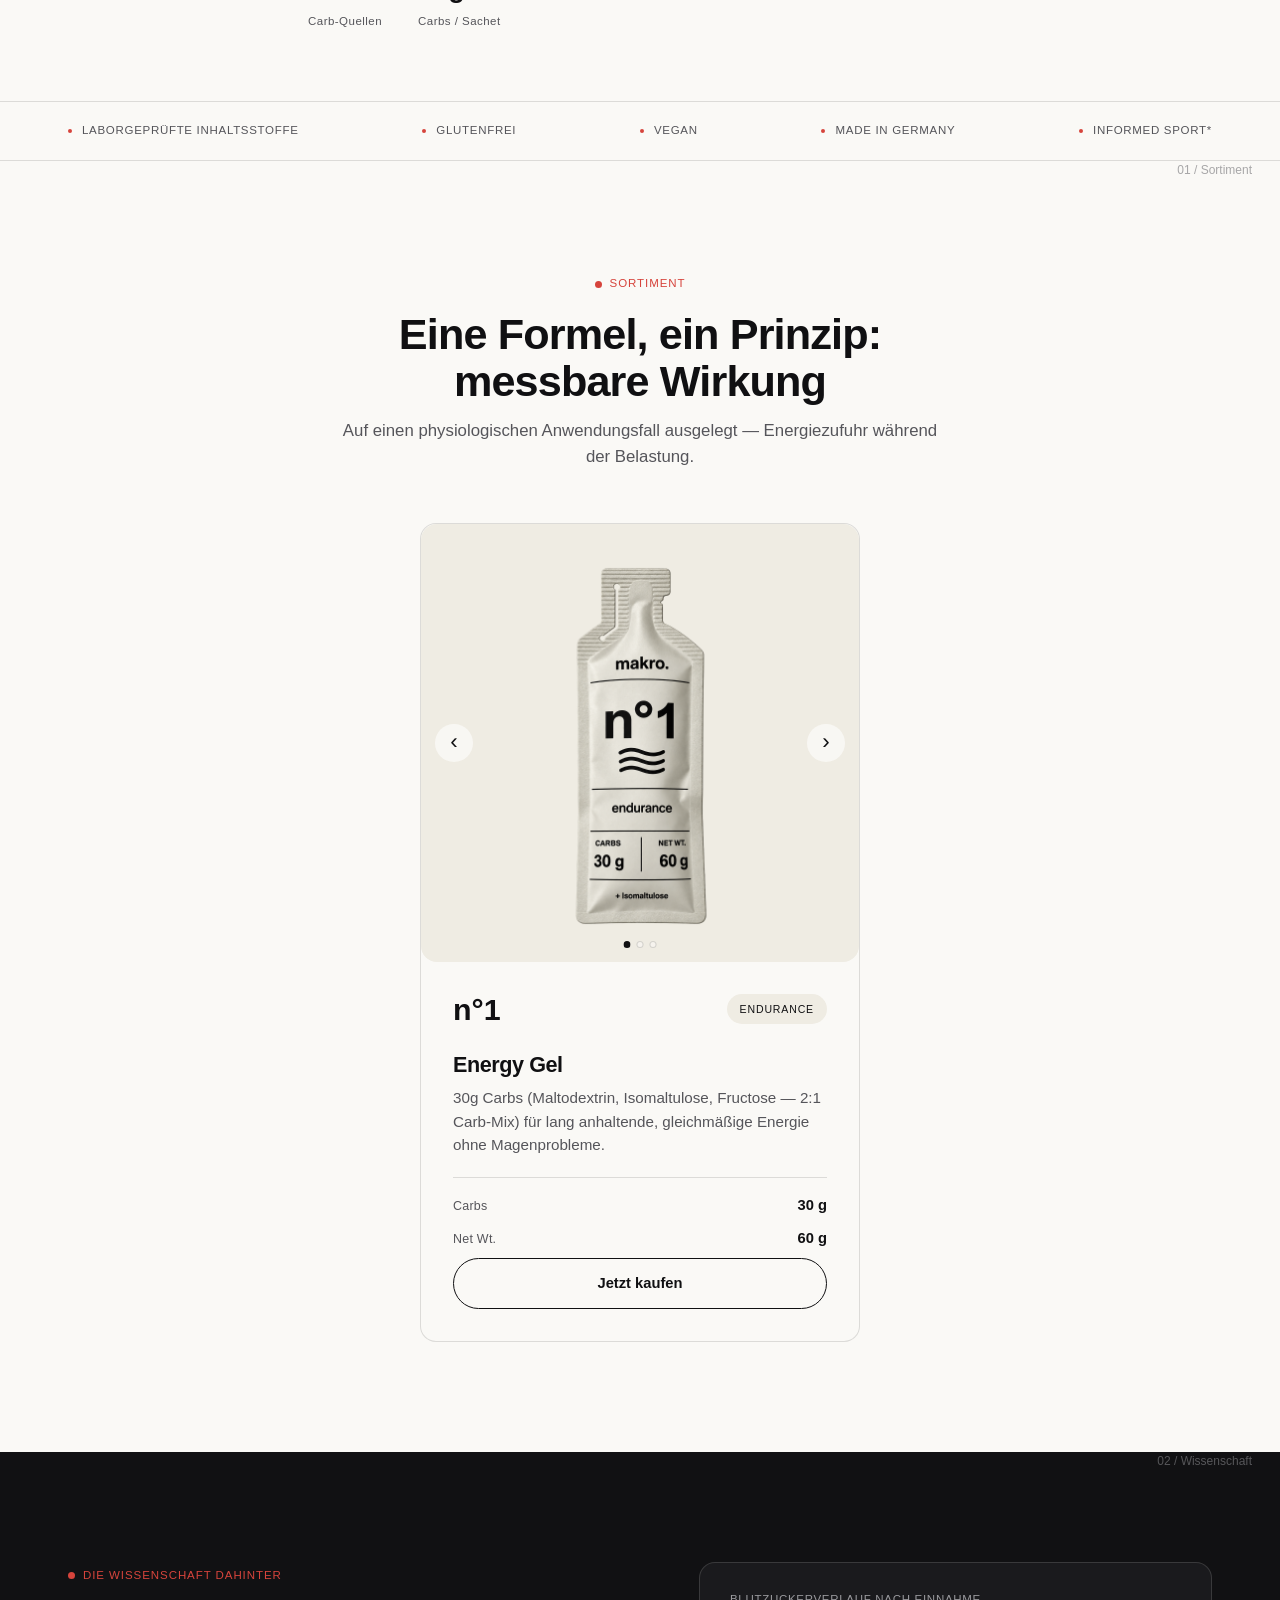
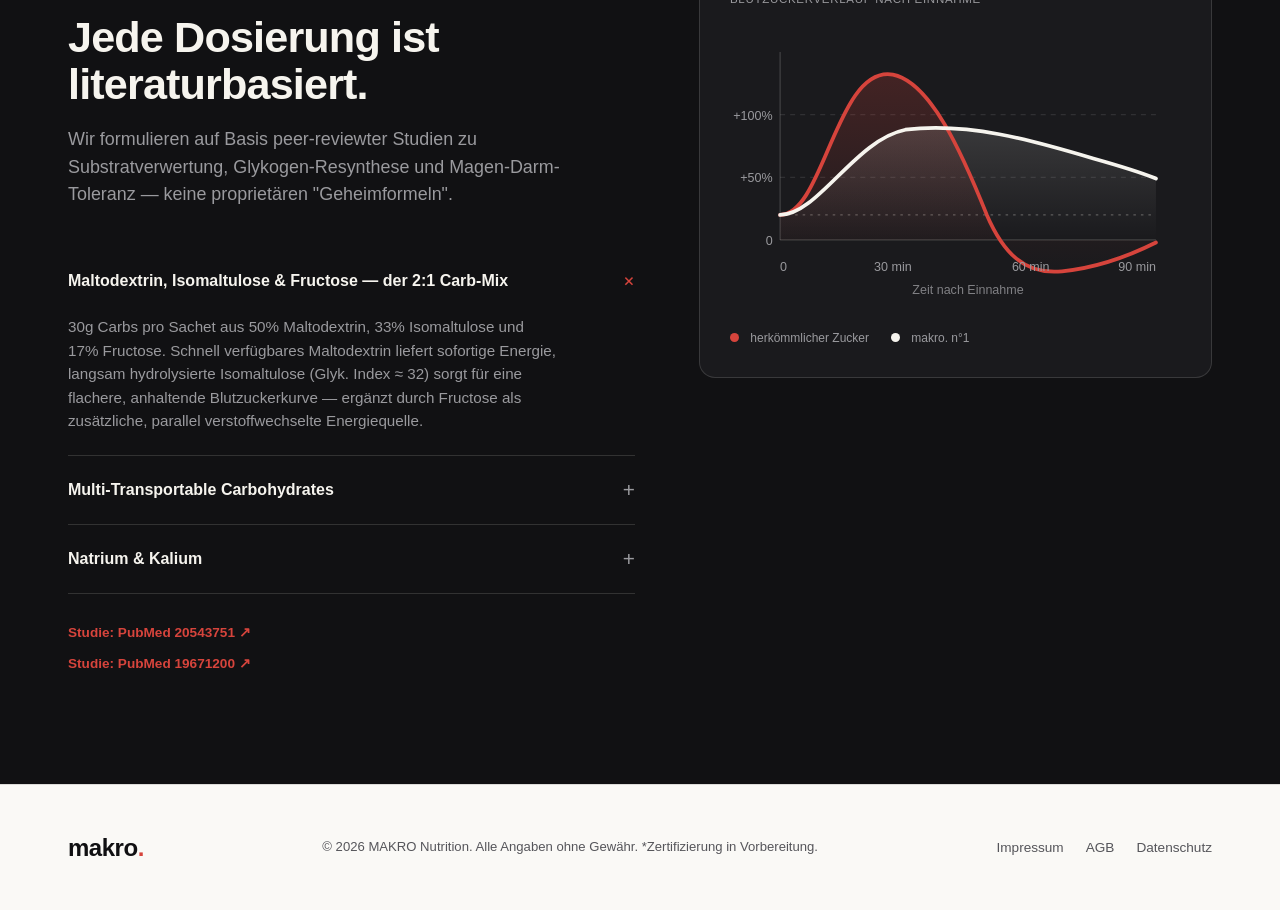
==== commit cc396b79: "Move buy panel directly under the hero video Split the hero into two stacked sections: the centered " ====
--- a/index.html
+++ b/index.html
@@ -40,44 +40,45 @@
     <span class="banner-scroll">Scroll</span>
   </section>
 
+  <!-- BUY -->
+  <section class="hero-buy-section">
+    <div class="container">
+      <div class="hero-buy" data-reveal>
+        <div class="hero-buy-head">
+          <span class="product-no">n°1</span>
+          <span class="product-tag">Jetzt bestellen</span>
+        </div>
+        <div class="hero-buy-list">
+          <stripe-buy-button
+            buy-button-id="buy_btn_1UGKwe3nhn45OwvcLY2L8kbY"
+            publishable-key="pk_test_51TOzzO3nhn45OwvcoBkGOFPm3Ln6Fa3McS9PHOE1w1RwsV55KYKzazlDlDtNStNyTewo7v61uXwGZDVKCu10ojCl00f3Dhku9r"
+          ></stripe-buy-button>
+          <stripe-buy-button
+            buy-button-id="buy_btn_1UGKyk3nhn45Owvc9FM6jkH1"
+            publishable-key="pk_test_51TOzzO3nhn45OwvcoBkGOFPm3Ln6Fa3McS9PHOE1w1RwsV55KYKzazlDlDtNStNyTewo7v61uXwGZDVKCu10ojCl00f3Dhku9r"
+          ></stripe-buy-button>
+          <stripe-buy-button
+            buy-button-id="buy_btn_1UGKzX3nhn45OwvciAjD03Uu"
+            publishable-key="pk_test_51TOzzO3nhn45OwvcoBkGOFPm3Ln6Fa3McS9PHOE1w1RwsV55KYKzazlDlDtNStNyTewo7v61uXwGZDVKCu10ojCl00f3Dhku9r"
+          ></stripe-buy-button>
+        </div>
+      </div>
+    </div>
+  </section>
+
   <!-- HERO -->
   <section class="hero">
-    <div class="container hero-inner">
-      <div class="hero-text" data-reveal>
-        <span class="eyebrow">Entwickelt mit Sportwissenschaftlern</span>
-        <h1>Energie, die auf Daten basiert — nicht auf Marketing.</h1>
-        <p class="lead">makro. n°1 liefert 30g Carbs pro Sachet aus einer Maltodextrin-Isomaltulose-Fructose-Matrix (2:1 Carb-Mix) für gleichmäßige Energiefreisetzung ohne Blutzucker-Crash.</p>
-        <div class="hero-cta">
-          <a href="#produkte" class="btn btn-primary">Produkte ansehen</a>
-          <a href="#wissenschaft" class="btn btn-ghost">Studienlage prüfen</a>
-        </div>
-        <div class="hero-stats">
-          <div><strong data-count="3">0</strong><span>Carb-Quellen</span></div>
-          <div><strong data-count="30g">0g</strong><span>Carbs / Sachet</span></div>
-        </div>
-      </div>
-
-      <div class="hero-visual" data-reveal>
-        <div class="hero-buy">
-          <div class="hero-buy-head">
-            <span class="product-no">n°1</span>
-            <span class="product-tag">Jetzt bestellen</span>
-          </div>
-          <div class="hero-buy-list">
-            <stripe-buy-button
-              buy-button-id="buy_btn_1UGKwe3nhn45OwvcLY2L8kbY"
-              publishable-key="pk_test_51TOzzO3nhn45OwvcoBkGOFPm3Ln6Fa3McS9PHOE1w1RwsV55KYKzazlDlDtNStNyTewo7v61uXwGZDVKCu10ojCl00f3Dhku9r"
-            ></stripe-buy-button>
-            <stripe-buy-button
-              buy-button-id="buy_btn_1UGKyk3nhn45Owvc9FM6jkH1"
-              publishable-key="pk_test_51TOzzO3nhn45OwvcoBkGOFPm3Ln6Fa3McS9PHOE1w1RwsV55KYKzazlDlDtNStNyTewo7v61uXwGZDVKCu10ojCl00f3Dhku9r"
-            ></stripe-buy-button>
-            <stripe-buy-button
-              buy-button-id="buy_btn_1UGKzX3nhn45OwvciAjD03Uu"
-              publishable-key="pk_test_51TOzzO3nhn45OwvcoBkGOFPm3Ln6Fa3McS9PHOE1w1RwsV55KYKzazlDlDtNStNyTewo7v61uXwGZDVKCu10ojCl00f3Dhku9r"
-            ></stripe-buy-button>
-          </div>
-        </div>
+    <div class="container hero-text" data-reveal>
+      <span class="eyebrow">Entwickelt mit Sportwissenschaftlern</span>
+      <h1>Energie, die auf Daten basiert — nicht auf Marketing.</h1>
+      <p class="lead">makro. n°1 liefert 30g Carbs pro Sachet aus einer Maltodextrin-Isomaltulose-Fructose-Matrix (2:1 Carb-Mix) für gleichmäßige Energiefreisetzung ohne Blutzucker-Crash.</p>
+      <div class="hero-cta">
+        <a href="#produkte" class="btn btn-primary">Produkte ansehen</a>
+        <a href="#wissenschaft" class="btn btn-ghost">Studienlage prüfen</a>
+      </div>
+      <div class="hero-stats">
+        <div><strong data-count="3">0</strong><span>Carb-Quellen</span></div>
+        <div><strong data-count="30g">0g</strong><span>Carbs / Sachet</span></div>
       </div>
     </div>
   </section>
--- a/styles.css
+++ b/styles.css
@@ -243,8 +243,8 @@
 /* ==========================================================================
    Hero
    ========================================================================== */
-.hero { padding: 100px 0 70px; position: relative; }
-.hero-inner { display: grid; grid-template-columns: 1.05fr 0.95fr; gap: 64px; align-items: center; }
+.hero { padding: 70px 0 70px; position: relative; }
+.hero-text { max-width: 720px; }
 .hero-text h1 { font-size: clamp(2.5rem, 4.6vw, 3.8rem); margin-bottom: 24px; }
 .lead { font-size: 1.12rem; color: var(--ink-soft); max-width: 50ch; margin-bottom: 34px; }
 .hero-cta { display: flex; gap: 14px; margin-bottom: 52px; flex-wrap: wrap; }
@@ -253,12 +253,15 @@
 .hero-stats strong { font-family: var(--display); font-size: 1.7rem; font-weight: 700; }
 .hero-stats span { font-family: var(--mono); font-size: 0.72rem; letter-spacing: 0.04em; color: var(--ink-soft); }
 
-/* hero buy panel — lets visitors purchase directly from the hero */
+/* hero buy panel — lets visitors purchase directly under the banner */
+.hero-buy-section { padding: 64px 0 0; }
 .hero-buy {
   background: var(--dark-bg);
   color: var(--dark-ink);
   border-radius: var(--radius-lg);
   padding: 28px;
+  max-width: 480px;
+  margin: 0 auto;
   display: flex;
   flex-direction: column;
   gap: 20px;
@@ -277,7 +280,7 @@
   border-radius: 999px;
   color: var(--dark-ink-soft);
 }
-.hero-buy-list { position: relative; display: flex; flex-direction: column; gap: 14px; }
+.hero-buy-list { position: relative; display: flex; flex-direction: column; align-items: center; gap: 14px; }
 
 /* ==========================================================================
    Trust bar
@@ -502,7 +505,7 @@
 @media (max-width: 980px) {
   .nav { display: none; }
   .nav-toggle { display: flex; }
-  .hero-inner, .science-inner, .n1-detail-inner { grid-template-columns: 1fr; }
+  .science-inner, .n1-detail-inner { grid-template-columns: 1fr; }
   .product-grid { grid-template-columns: 1fr; }
   .n1-features { grid-template-columns: 1fr; }
   .pricing-grid { grid-template-columns: 1fr; max-width: 360px; margin: 0 auto; }
@@ -514,7 +517,7 @@
   .header-inner .btn { display: none; }
 
   .hero { padding: 36px 0 44px; }
-  .hero-inner { gap: 28px; }
+  .hero-buy-section { padding: 36px 0 0; }
   .hero-buy { padding: 22px; }
   .lead { font-size: 1rem; max-width: none; margin-bottom: 26px; }
   .hero-cta { flex-direction: column; gap: 10px; margin-bottom: 34px; }
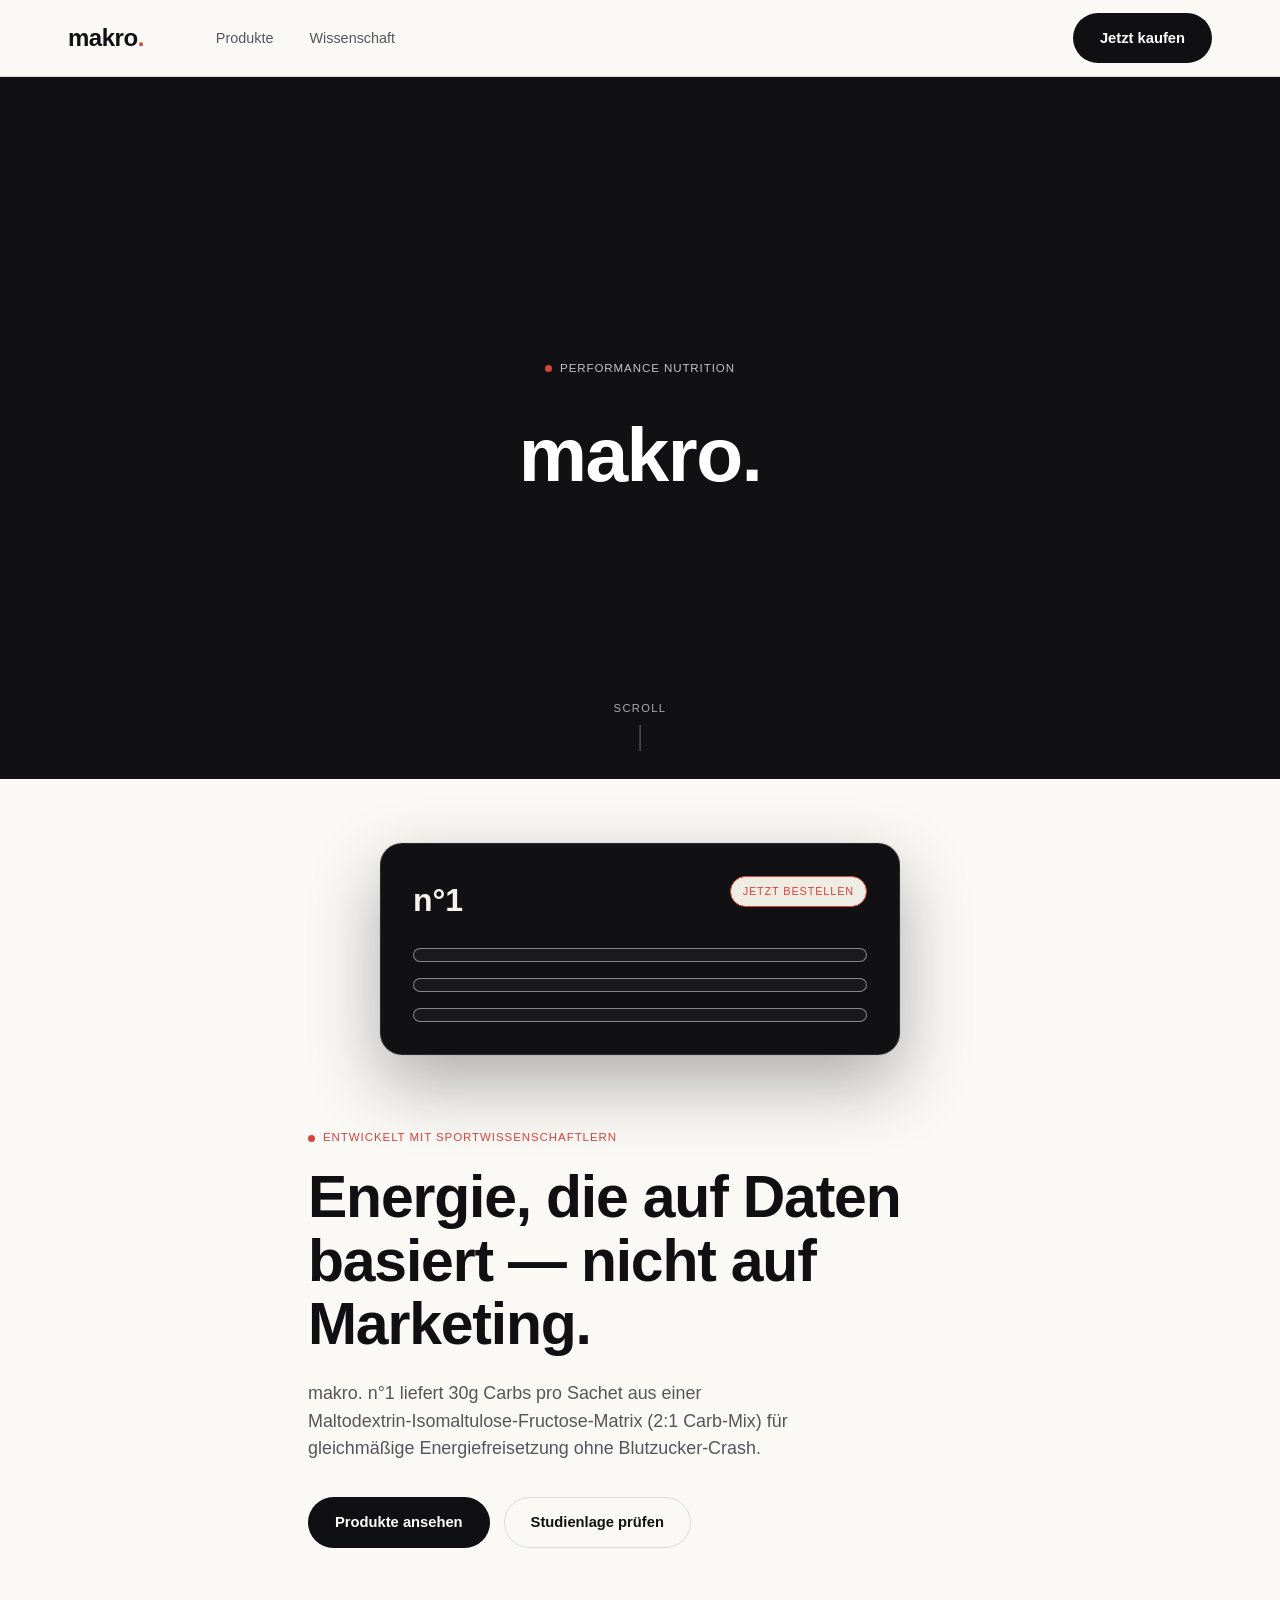
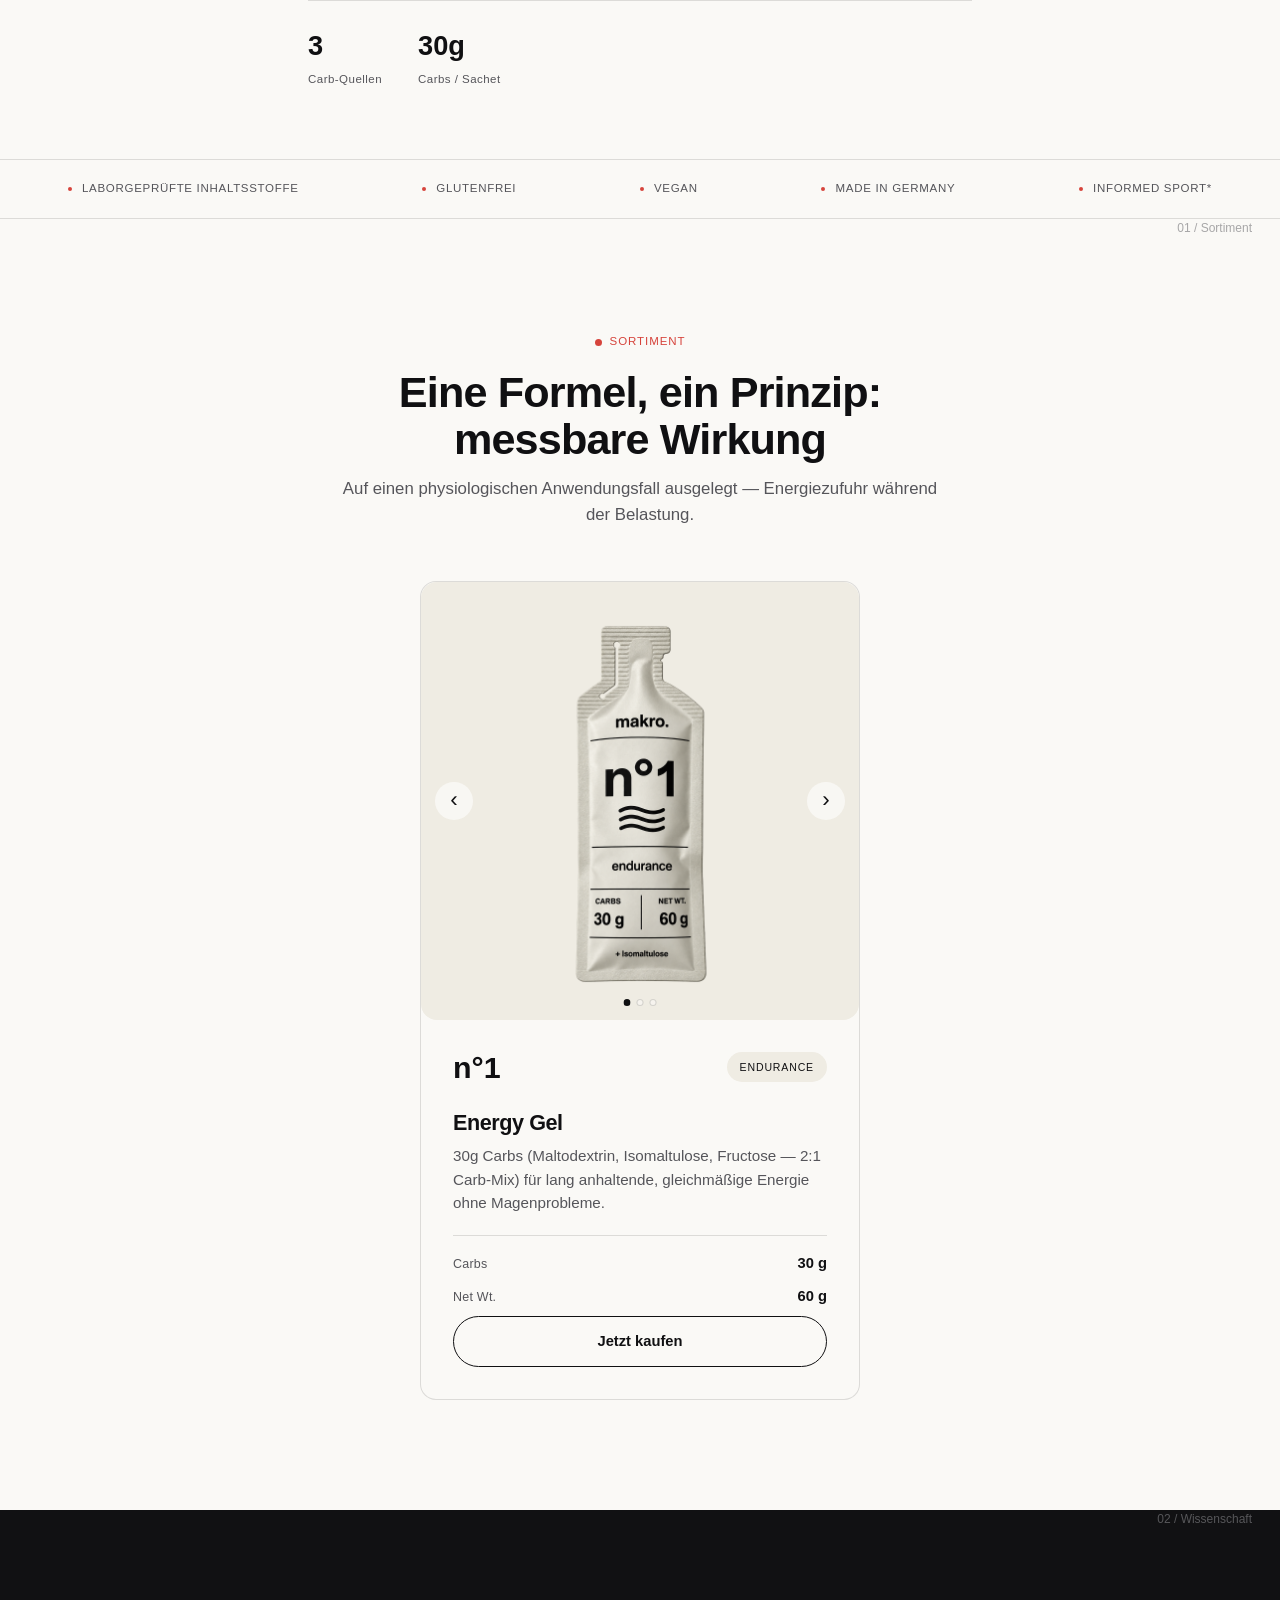
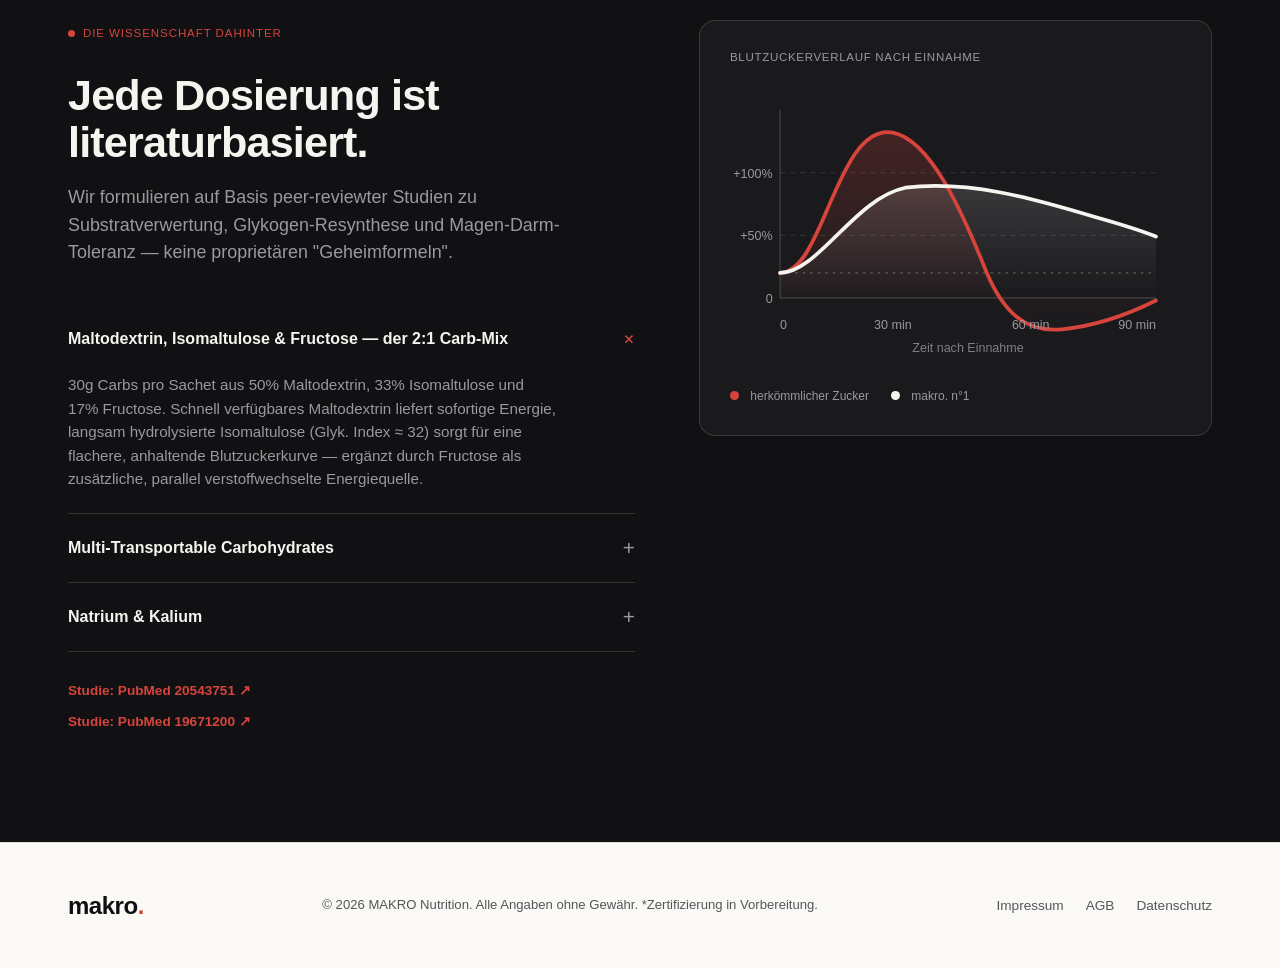
==== commit a398bd42: "Give the hero buy panel more visual weight Add a shadow and subtle border to the whole panel so it s" ====
--- a/index.html
+++ b/index.html
@@ -5,8 +5,7 @@
 <meta name="viewport" content="width=device-width, initial-scale=1.0">
 <title>makro. — Performance Nutrition, wissenschaftlich entwickelt</title>
 <meta name="description" content="makro. n°1 liefert 30g Carbs pro Sachet aus einer Maltodextrin-Isomaltulose-Fructose-Matrix (2:1 Carb-Mix) für gleichmäßige Energiefreisetzung ohne Blutzucker-Crash.">
-<link rel="stylesheet" href="styles.css?v=5">
-<script async src="https://js.stripe.com/v3/buy-button.js"></script>
+<link rel="stylesheet" href="styles.css?v=6">
 </head>
 <body>
 
@@ -49,18 +48,9 @@
           <span class="product-tag">Jetzt bestellen</span>
         </div>
         <div class="hero-buy-list">
-          <stripe-buy-button
-            buy-button-id="buy_btn_1UGKwe3nhn45OwvcLY2L8kbY"
-            publishable-key="pk_test_51TOzzO3nhn45OwvcoBkGOFPm3Ln6Fa3McS9PHOE1w1RwsV55KYKzazlDlDtNStNyTewo7v61uXwGZDVKCu10ojCl00f3Dhku9r"
-          ></stripe-buy-button>
-          <stripe-buy-button
-            buy-button-id="buy_btn_1UGKyk3nhn45Owvc9FM6jkH1"
-            publishable-key="pk_test_51TOzzO3nhn45OwvcoBkGOFPm3Ln6Fa3McS9PHOE1w1RwsV55KYKzazlDlDtNStNyTewo7v61uXwGZDVKCu10ojCl00f3Dhku9r"
-          ></stripe-buy-button>
-          <stripe-buy-button
-            buy-button-id="buy_btn_1UGKzX3nhn45OwvciAjD03Uu"
-            publishable-key="pk_test_51TOzzO3nhn45OwvcoBkGOFPm3Ln6Fa3McS9PHOE1w1RwsV55KYKzazlDlDtNStNyTewo7v61uXwGZDVKCu10ojCl00f3Dhku9r"
-          ></stripe-buy-button>
+          <div class="hero-buy-item"><div id="product-component-1789582864207"></div></div>
+          <div class="hero-buy-item"><div id="product-component-1789582965822"></div></div>
+          <div class="hero-buy-item"><div id="product-component-1789582994146"></div></div>
         </div>
       </div>
     </div>
@@ -243,6 +233,7 @@
   </div>
 </footer>
 
-<script src="script.js?v=5"></script>
+<script src="script.js?v=6"></script>
+<script src="assets/js/shopify-buy.js"></script>
 </body>
 </html>
--- a/styles.css
+++ b/styles.css
@@ -259,14 +259,16 @@
   background: var(--dark-bg);
   color: var(--dark-ink);
   border-radius: var(--radius-lg);
-  padding: 28px;
-  max-width: 480px;
+  padding: 32px;
+  max-width: 520px;
   margin: 0 auto;
   display: flex;
   flex-direction: column;
-  gap: 20px;
+  gap: 22px;
   position: relative;
   overflow: hidden;
+  border: 1px solid rgba(246,244,238,0.12);
+  box-shadow: 0 28px 70px rgba(16,16,18,0.32), 0 0 0 1px rgba(16,16,18,0.04);
 }
 .hero-buy-head { position: relative; display: flex; justify-content: space-between; align-items: flex-start; }
 .hero-buy-head .product-no { font-family: var(--display); font-size: 2rem; font-weight: 700; }
@@ -275,12 +277,21 @@
   font-size: 0.68rem;
   letter-spacing: 0.08em;
   text-transform: uppercase;
-  border: 1px solid var(--dark-line);
+  border: 1px solid var(--accent);
   padding: 6px 12px;
   border-radius: 999px;
-  color: var(--dark-ink-soft);
-}
-.hero-buy-list { position: relative; display: flex; flex-direction: column; align-items: center; gap: 14px; }
+  color: var(--accent);
+}
+.hero-buy-list { position: relative; display: flex; flex-direction: column; align-items: stretch; gap: 16px; }
+.hero-buy-item {
+  border: 1px solid rgba(246,244,238,0.5);
+  border-radius: var(--radius-sm);
+  background: var(--dark-card);
+  padding: 6px;
+  overflow: hidden;
+  transition: border-color 0.15s var(--ease);
+}
+.hero-buy-item:hover { border-color: rgba(246,244,238,0.85); }
 
 /* ==========================================================================
    Trust bar
@@ -525,7 +536,7 @@
   .hero-stats { gap: 20px; }
   .hero-stats strong { font-size: 1.35rem; }
 
-  .banner { height: 56vh; min-height: 360px; }
+  .banner { height: calc(100vh - 66px); height: calc(100dvh - 66px); min-height: 420px; }
   .banner-overlay h2 { padding: 0 16px; }
   .n1-banner { height: 48vh; min-height: 320px; }
   .n1-banner-num { font-size: clamp(4.5rem, 26vw, 7rem); }
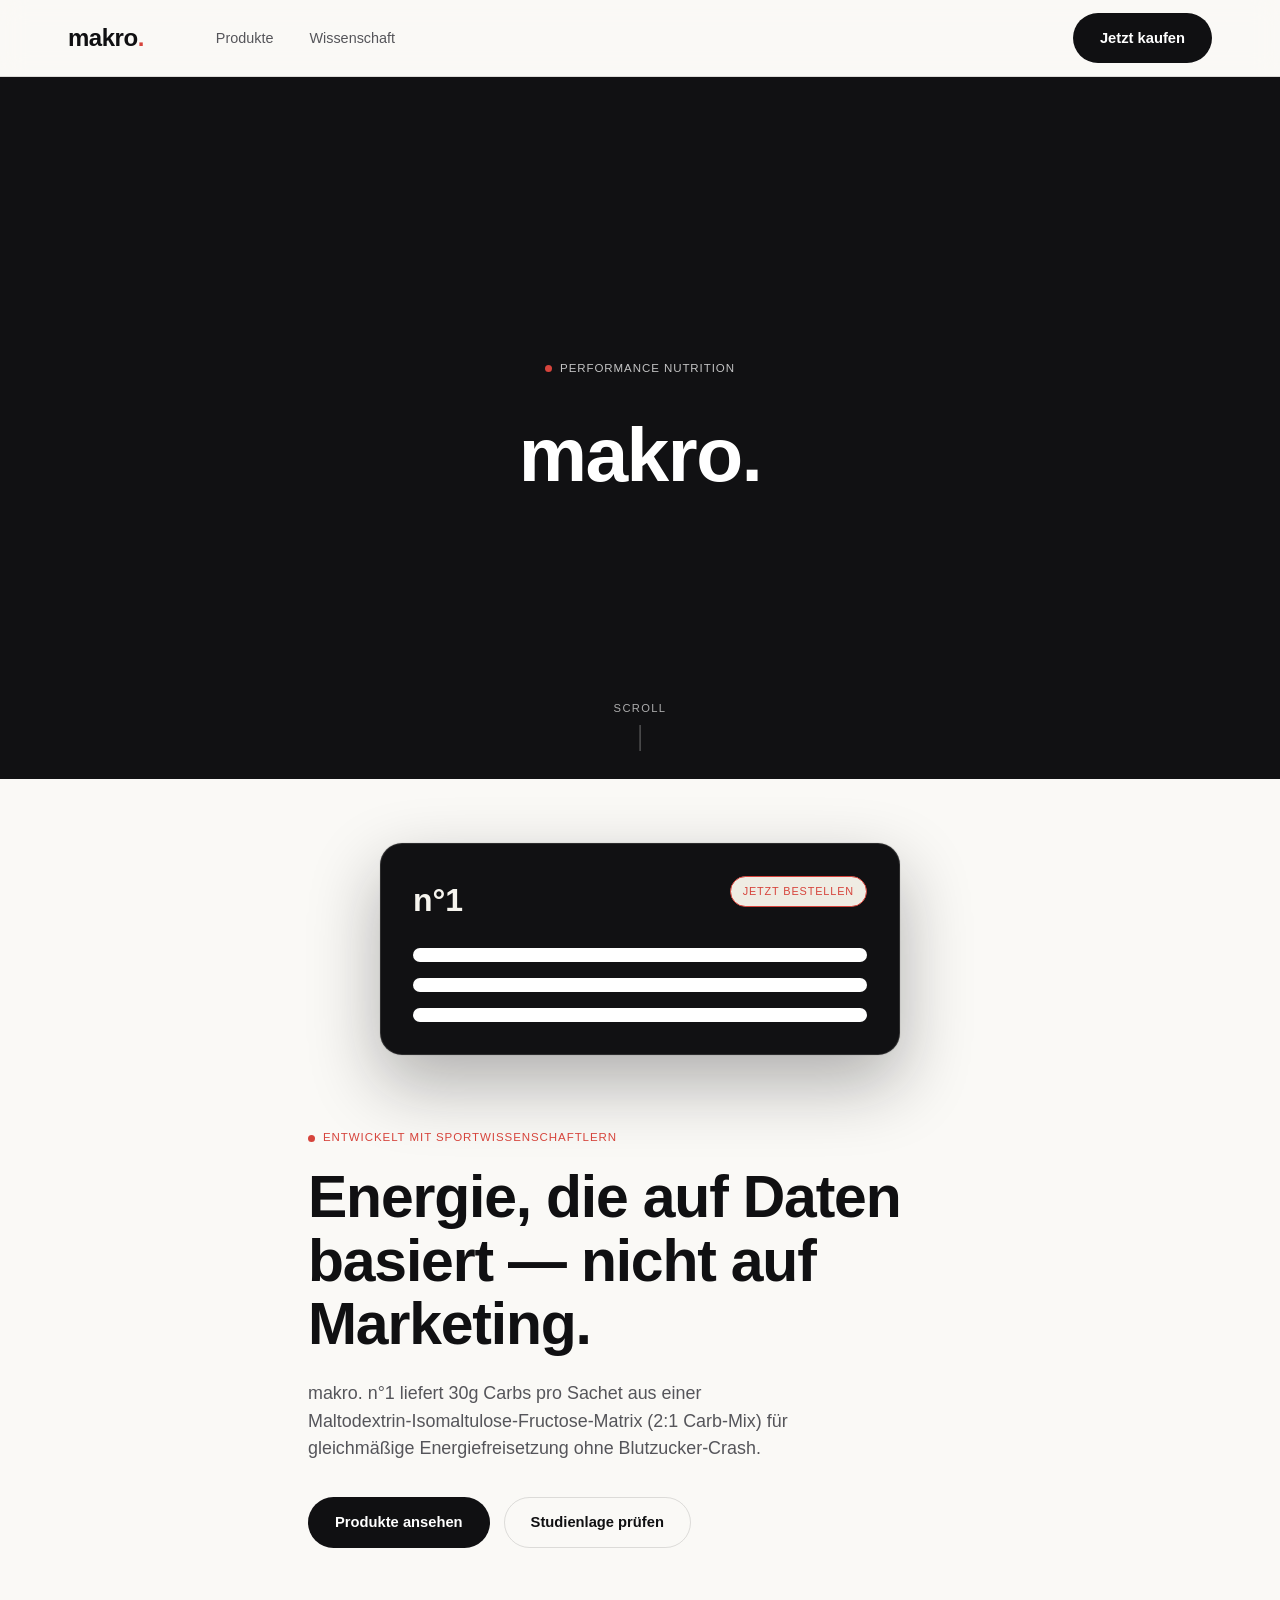
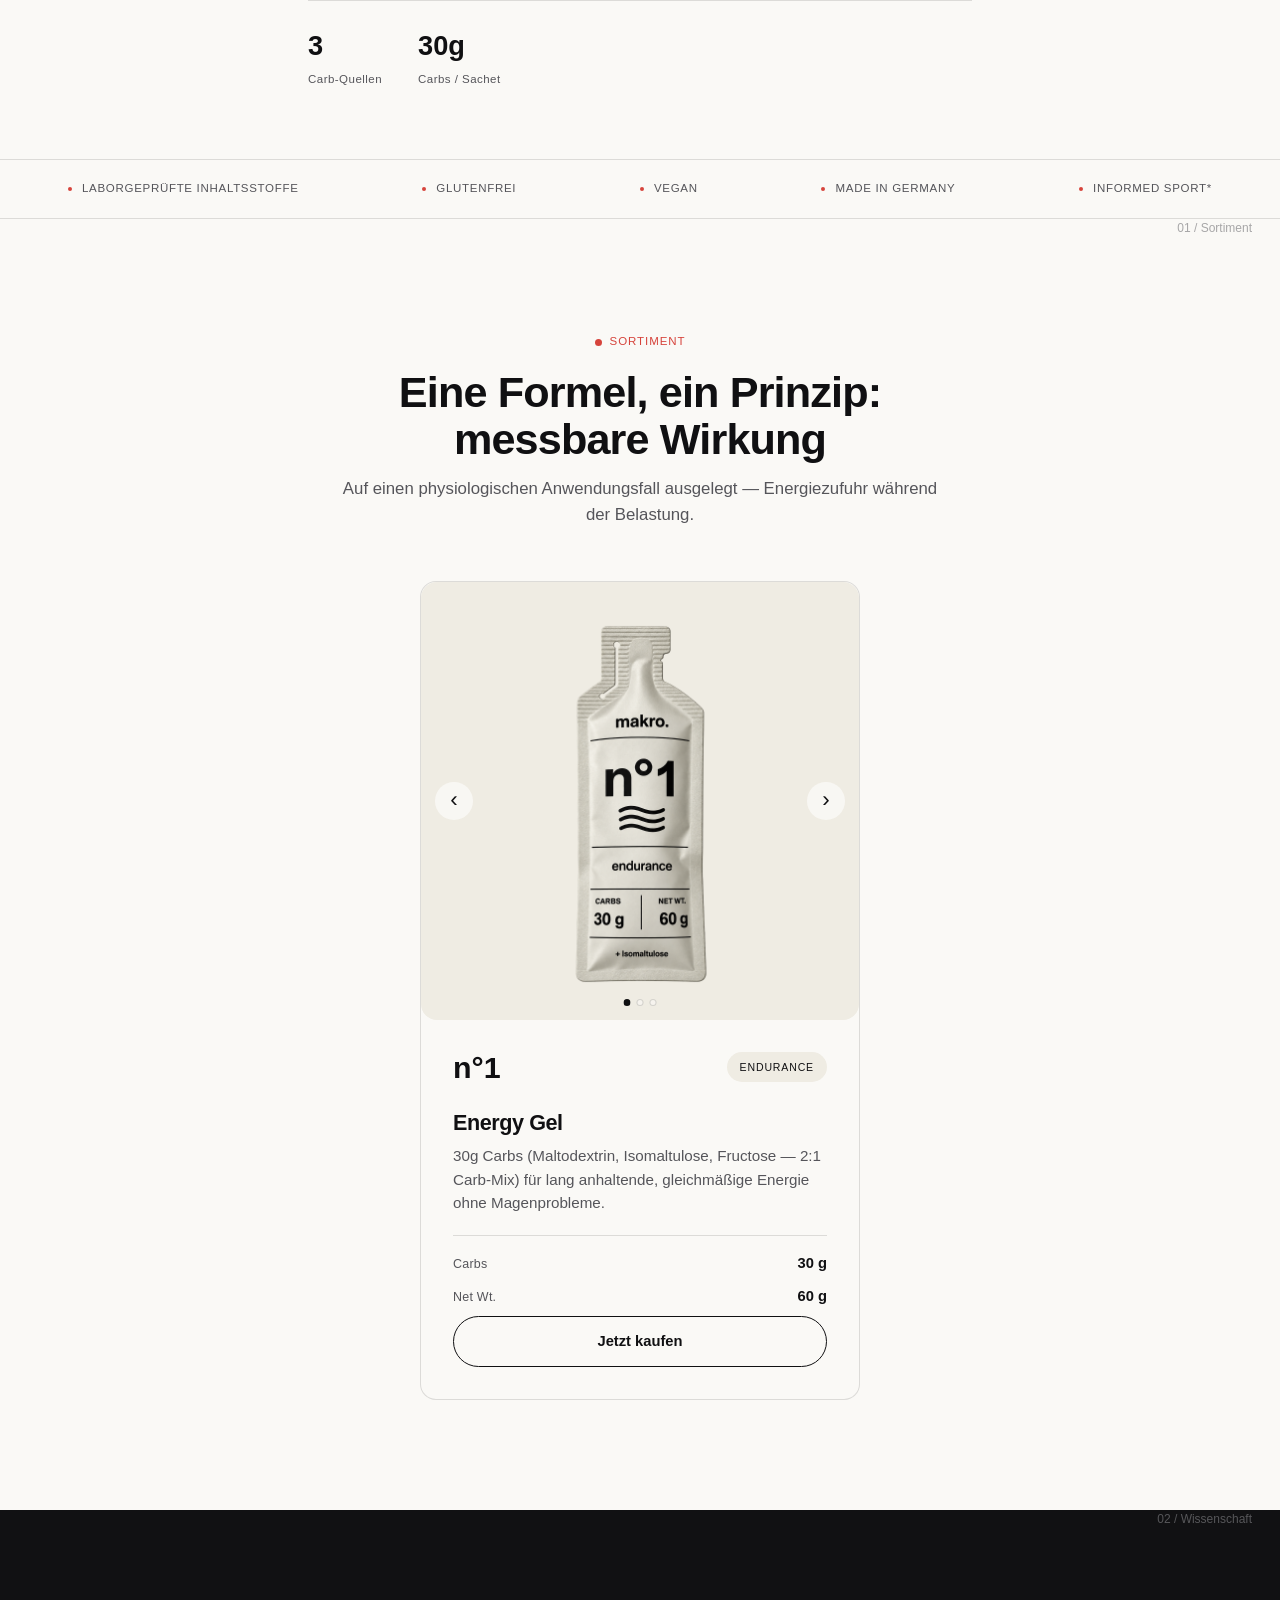
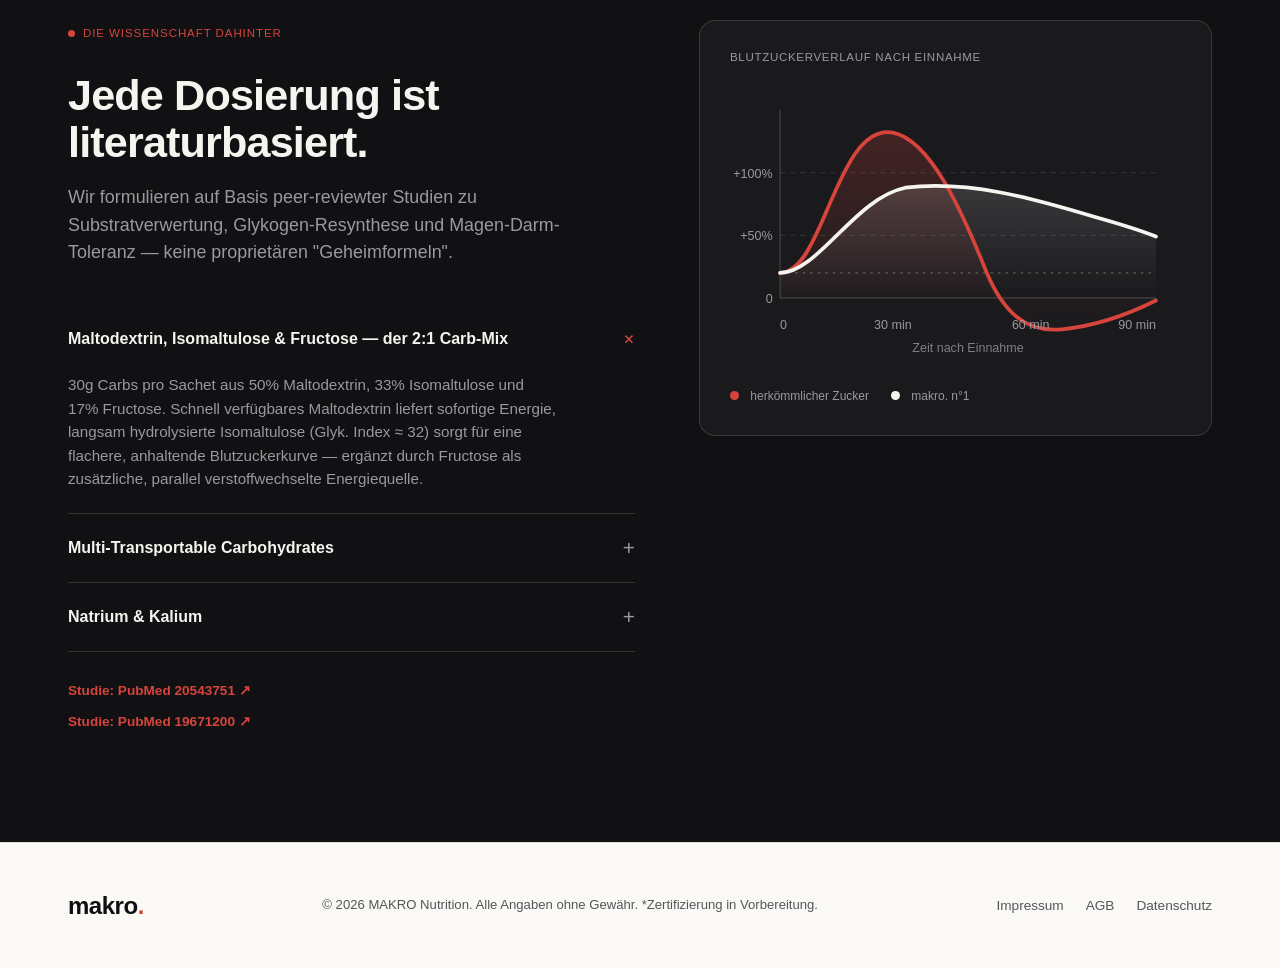
==== commit 28251e76: "Make buy tiles solid white and center their contents Switch the hero/pricing buy tiles from a dark t" ====
--- a/index.html
+++ b/index.html
@@ -5,7 +5,7 @@
 <meta name="viewport" content="width=device-width, initial-scale=1.0">
 <title>makro. — Performance Nutrition, wissenschaftlich entwickelt</title>
 <meta name="description" content="makro. n°1 liefert 30g Carbs pro Sachet aus einer Maltodextrin-Isomaltulose-Fructose-Matrix (2:1 Carb-Mix) für gleichmäßige Energiefreisetzung ohne Blutzucker-Crash.">
-<link rel="stylesheet" href="styles.css?v=6">
+<link rel="stylesheet" href="styles.css?v=7">
 </head>
 <body>
 
@@ -233,7 +233,7 @@
   </div>
 </footer>
 
-<script src="script.js?v=6"></script>
-<script src="assets/js/shopify-buy.js"></script>
+<script src="script.js?v=7"></script>
+<script src="assets/js/shopify-buy.js?v=2"></script>
 </body>
 </html>
--- a/styles.css
+++ b/styles.css
@@ -284,14 +284,14 @@
 }
 .hero-buy-list { position: relative; display: flex; flex-direction: column; align-items: stretch; gap: 16px; }
 .hero-buy-item {
-  border: 1px solid rgba(246,244,238,0.5);
+  border: 1px solid transparent;
   border-radius: var(--radius-sm);
-  background: var(--dark-card);
+  background: #ffffff;
   padding: 6px;
   overflow: hidden;
-  transition: border-color 0.15s var(--ease);
-}
-.hero-buy-item:hover { border-color: rgba(246,244,238,0.85); }
+  transition: box-shadow 0.15s var(--ease);
+}
+.hero-buy-item:hover { box-shadow: 0 8px 24px rgba(0,0,0,0.18); }
 
 /* ==========================================================================
    Trust bar
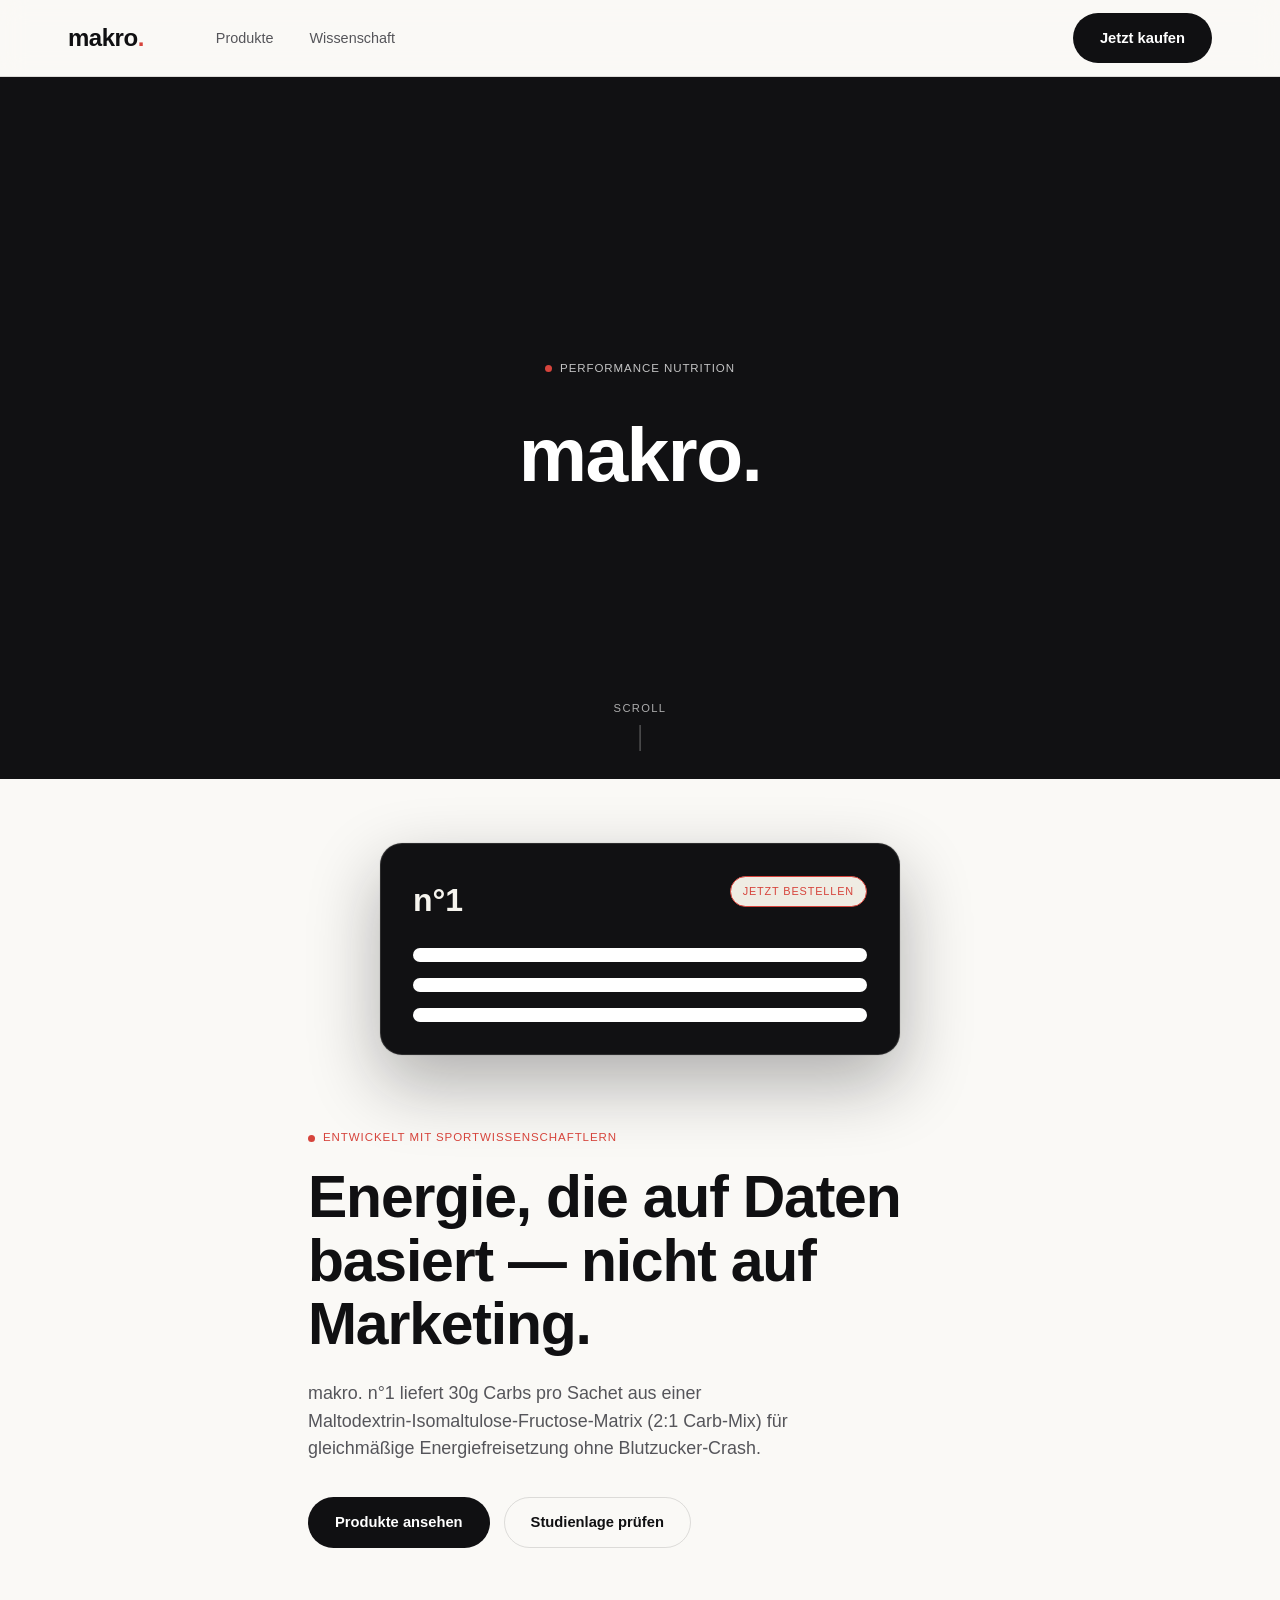
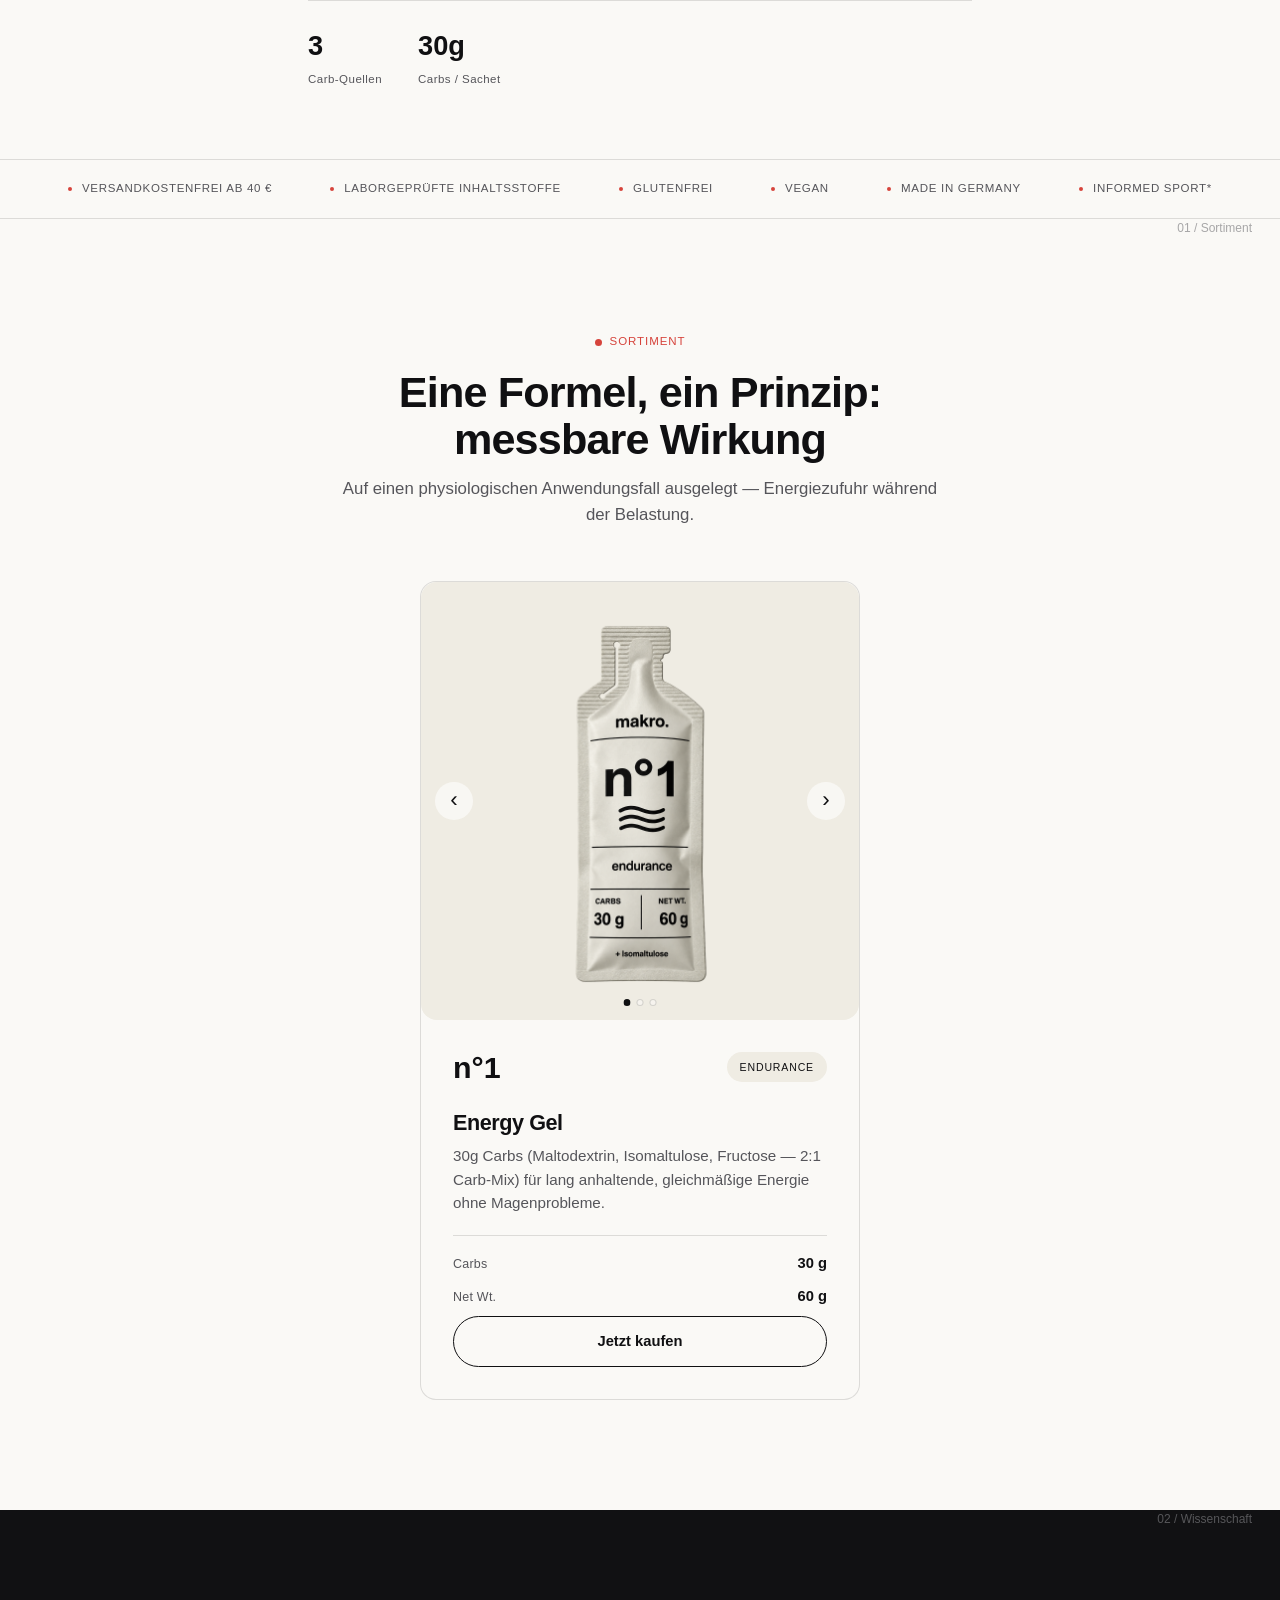
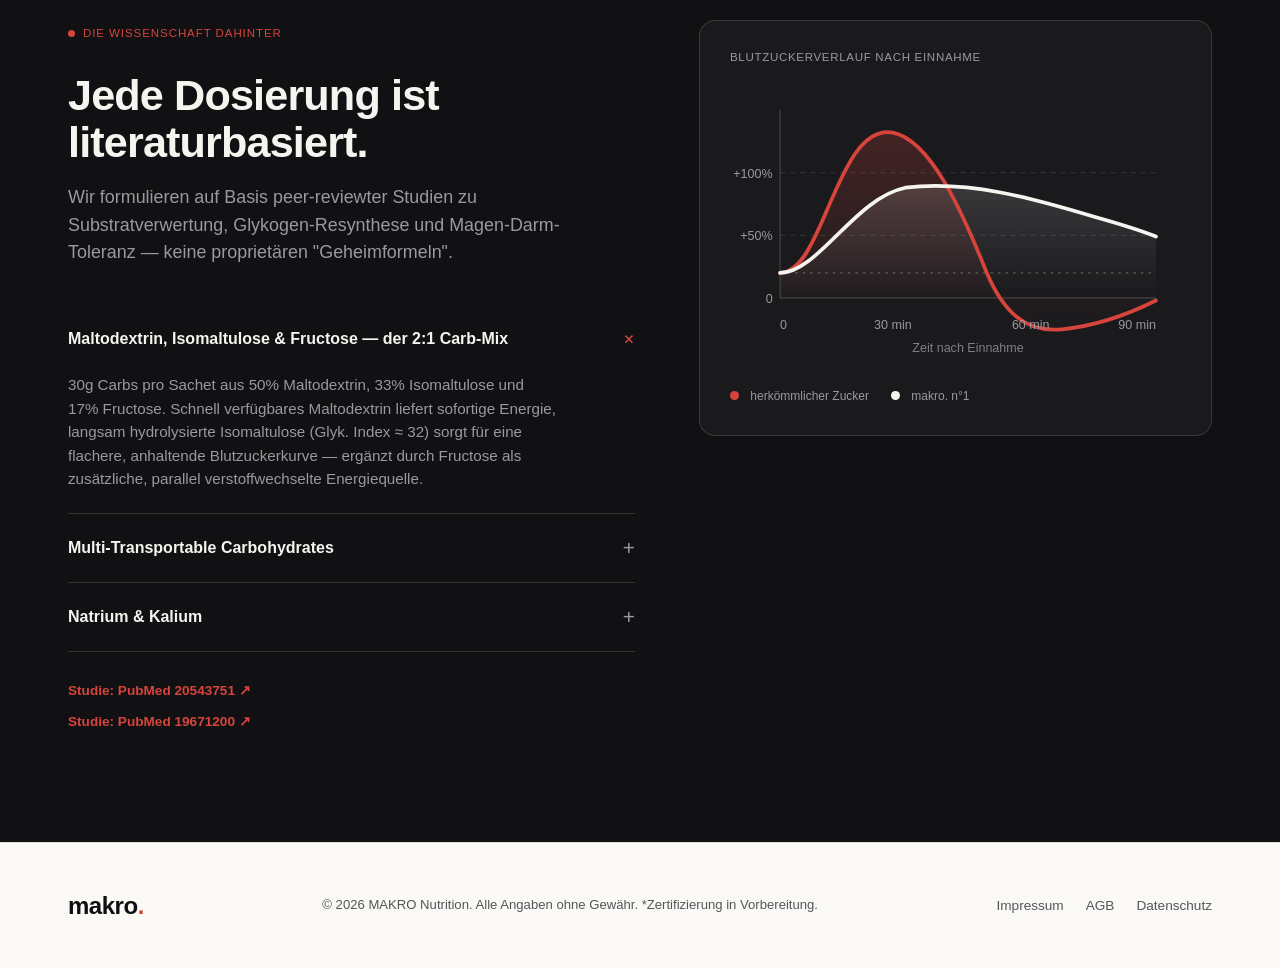
==== commit 3bc2c8dc: "Advertise free shipping over 40€ Add "Versandkostenfrei ab 40€" to the homepage trust bar and the n1" ====
--- a/index.html
+++ b/index.html
@@ -76,6 +76,7 @@
   <!-- TRUST BAR -->
   <section class="trust-bar">
     <div class="container trust-inner">
+      <span>Versandkostenfrei ab 40&nbsp;€</span>
       <span>Laborgeprüfte Inhaltsstoffe</span>
       <span>Glutenfrei</span>
       <span>Vegan</span>
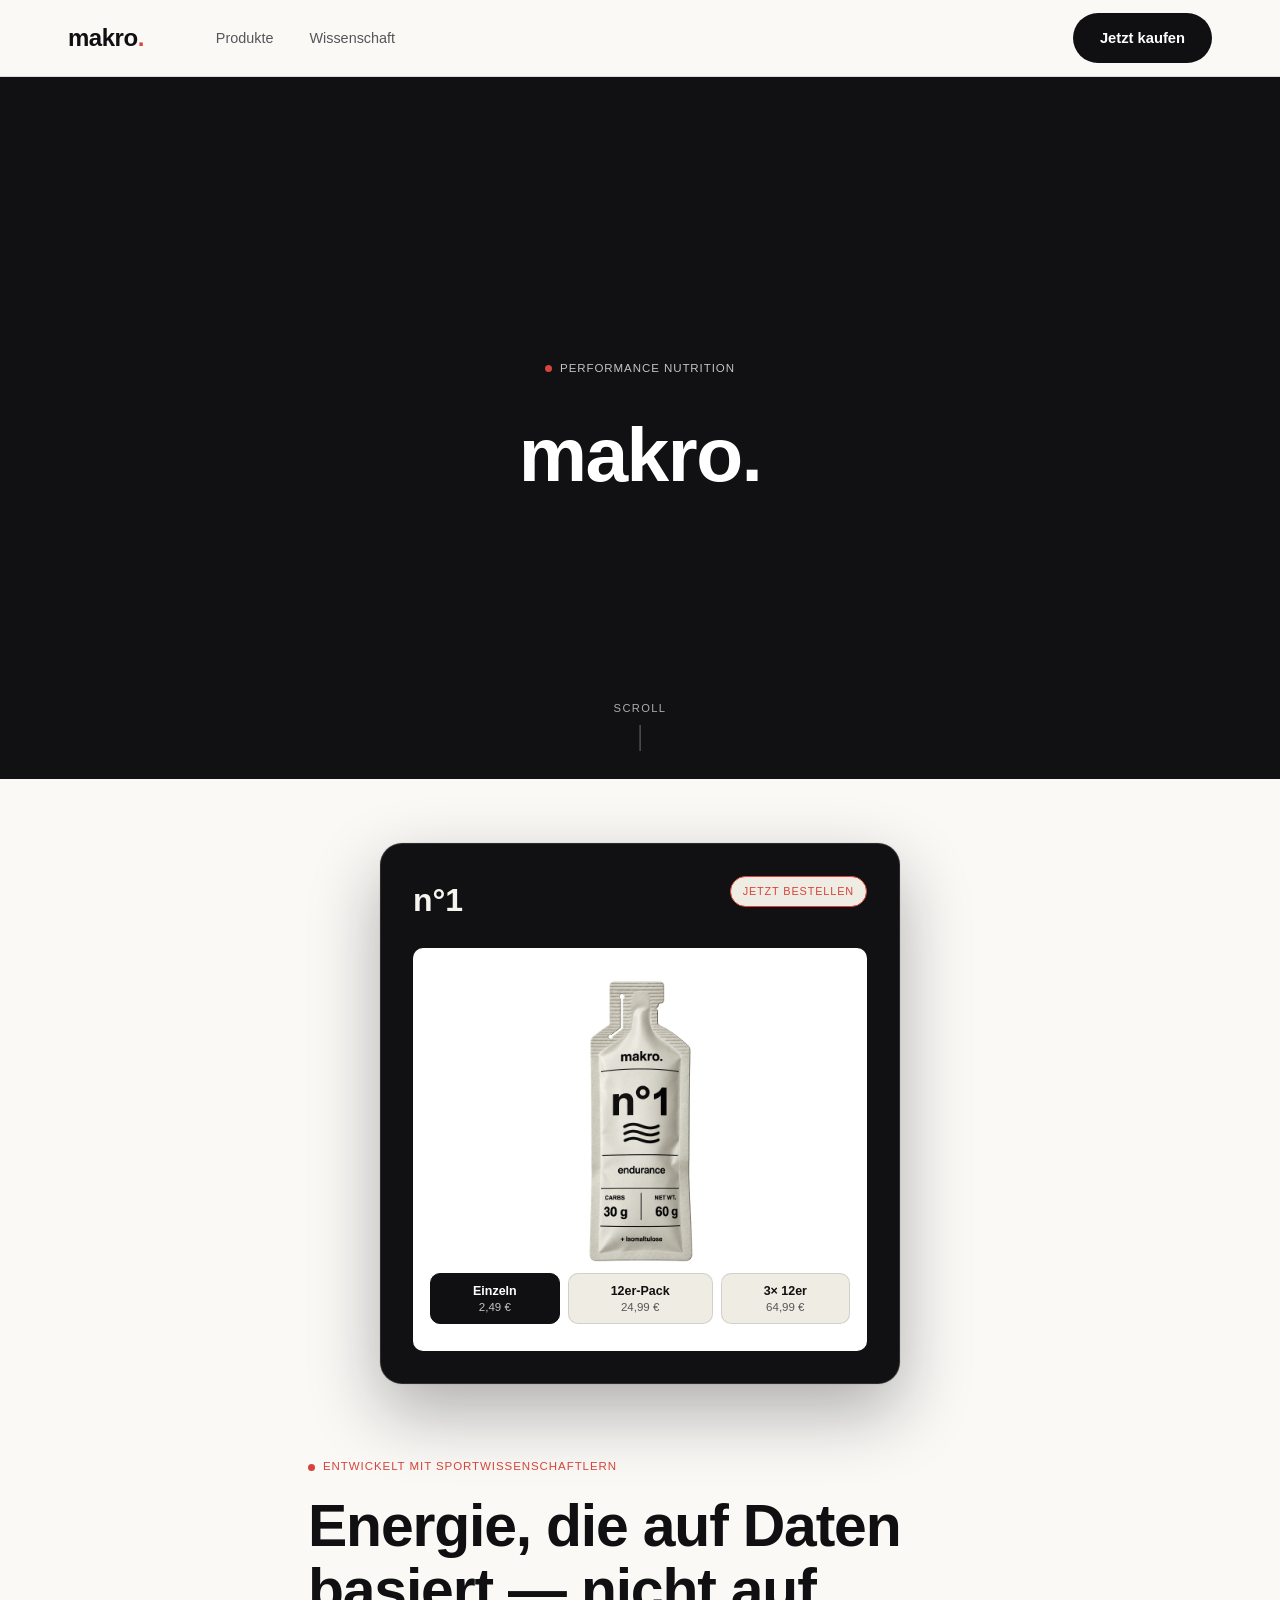
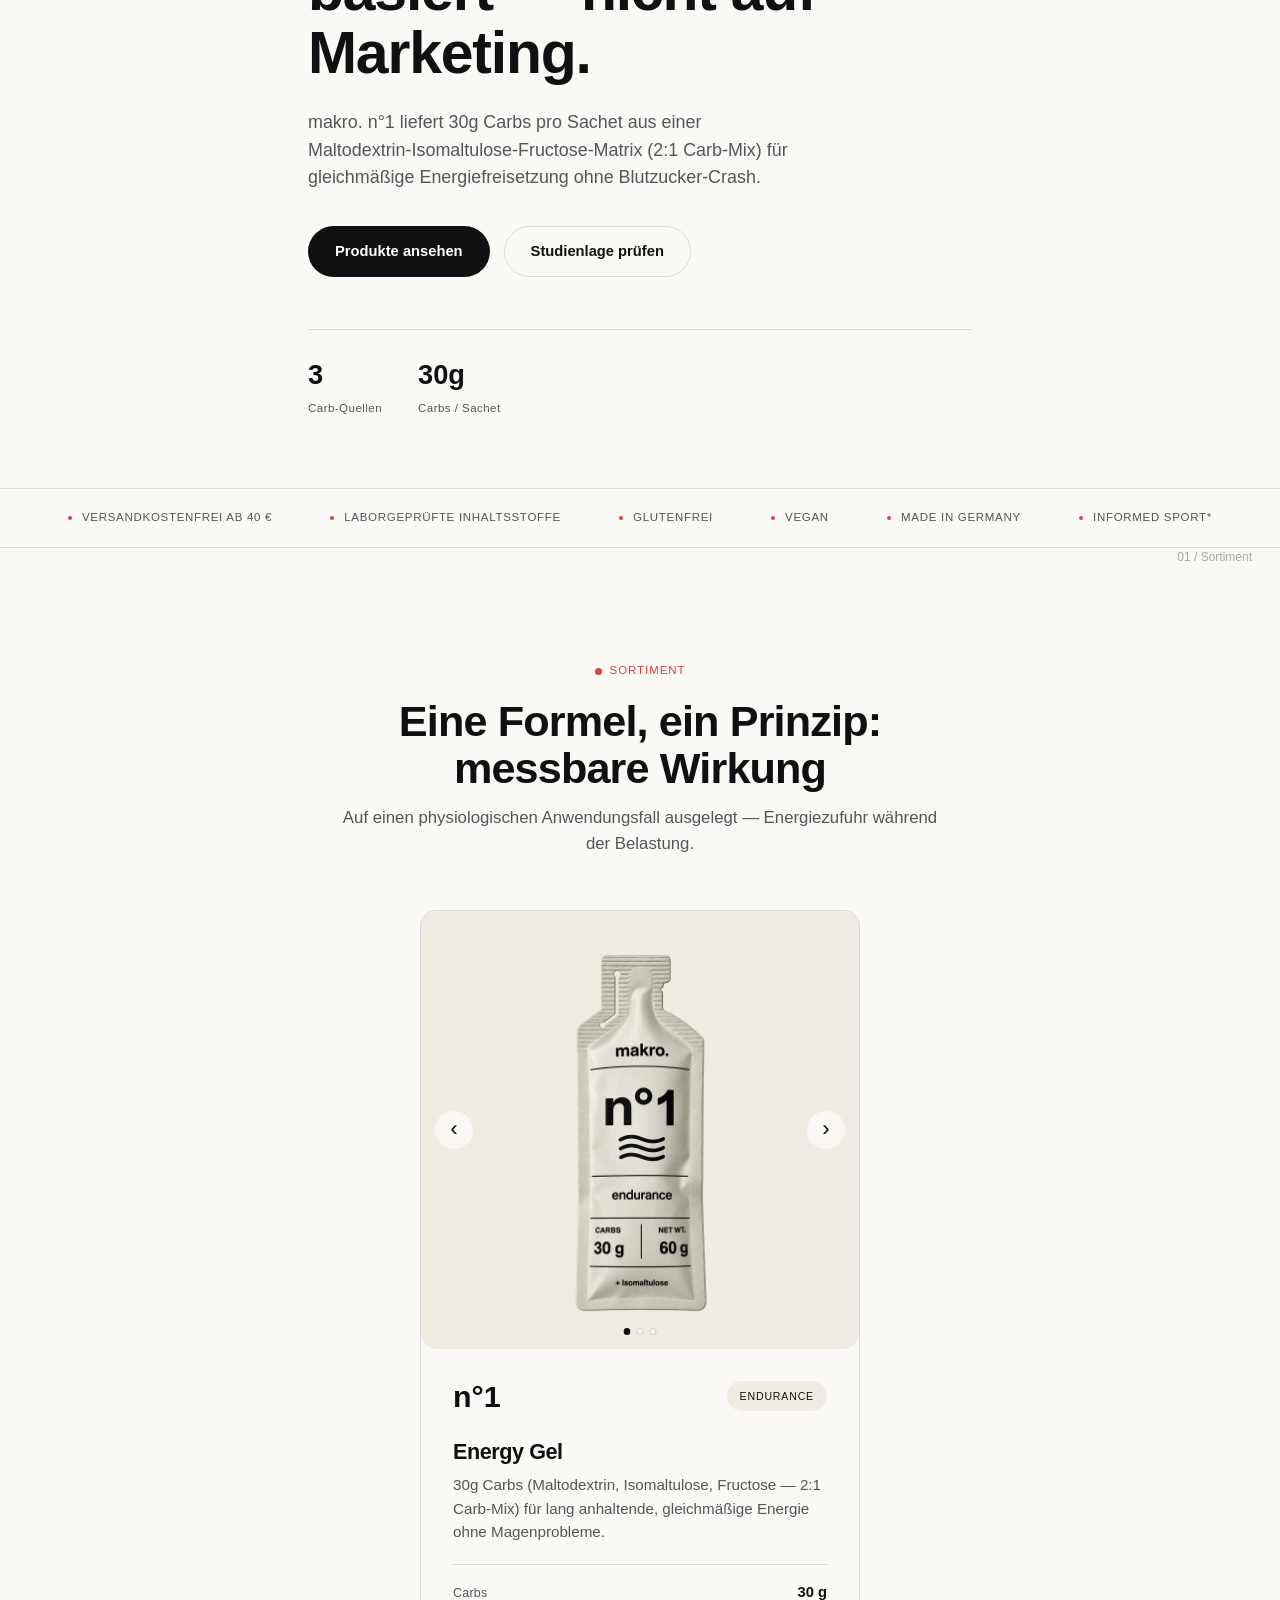
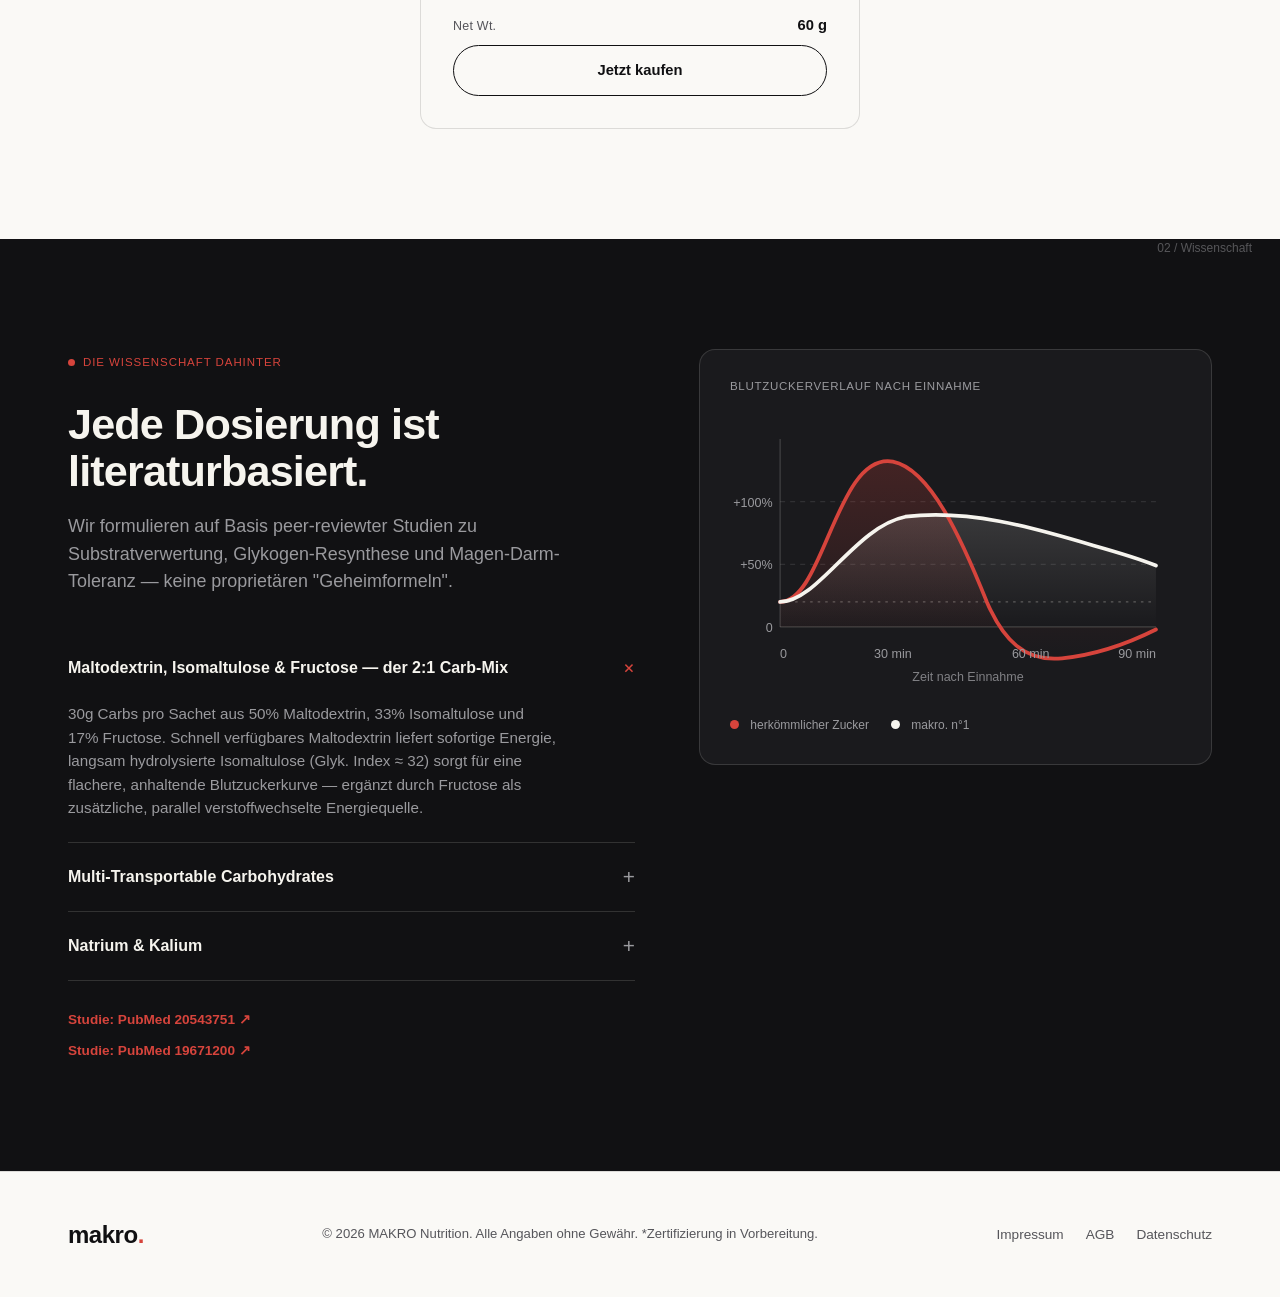
==== commit a2b159d3: "Consolidate the 3 buy buttons into one picker with shared photo Replace the bulky stack of 3 full Sh" ====
--- a/index.html
+++ b/index.html
@@ -5,7 +5,7 @@
 <meta name="viewport" content="width=device-width, initial-scale=1.0">
 <title>makro. — Performance Nutrition, wissenschaftlich entwickelt</title>
 <meta name="description" content="makro. n°1 liefert 30g Carbs pro Sachet aus einer Maltodextrin-Isomaltulose-Fructose-Matrix (2:1 Carb-Mix) für gleichmäßige Energiefreisetzung ohne Blutzucker-Crash.">
-<link rel="stylesheet" href="styles.css?v=7">
+<link rel="stylesheet" href="styles.css?v=10">
 </head>
 <body>
 
@@ -48,9 +48,19 @@
           <span class="product-tag">Jetzt bestellen</span>
         </div>
         <div class="hero-buy-list">
-          <div class="hero-buy-item"><div id="product-component-1789582864207"></div></div>
-          <div class="hero-buy-item"><div id="product-component-1789582965822"></div></div>
-          <div class="hero-buy-item"><div id="product-component-1789582994146"></div></div>
+          <div class="hero-buy-item buy-picker">
+            <img src="assets/img/n1-sachet.png" alt="makro n°1 Energy Gel" class="buy-photo">
+            <div class="buy-tabs" role="tablist">
+              <button class="buy-tab is-active" type="button" data-target="product-component-1789582864207">Einzeln<span>2,49&nbsp;€</span></button>
+              <button class="buy-tab" type="button" data-target="product-component-1789582965822">12er-Pack<span>24,99&nbsp;€</span></button>
+              <button class="buy-tab" type="button" data-target="product-component-1789582994146">3× 12er<span>64,99&nbsp;€</span></button>
+            </div>
+            <div class="buy-widgets">
+              <div id="product-component-1789582864207" class="buy-widget is-active"></div>
+              <div id="product-component-1789582965822" class="buy-widget"></div>
+              <div id="product-component-1789582994146" class="buy-widget"></div>
+            </div>
+          </div>
         </div>
       </div>
     </div>
@@ -234,7 +244,7 @@
   </div>
 </footer>
 
-<script src="script.js?v=7"></script>
-<script src="assets/js/shopify-buy.js?v=2"></script>
+<script src="script.js?v=10"></script>
+<script src="assets/js/shopify-buy.js?v=3"></script>
 </body>
 </html>
--- a/styles.css
+++ b/styles.css
@@ -293,6 +293,45 @@
 }
 .hero-buy-item:hover { box-shadow: 0 8px 24px rgba(0,0,0,0.18); }
 
+.buy-picker { padding: 0; }
+.buy-photo { width: 100%; max-width: 200px; margin: 20px auto 4px; display: block; }
+.buy-tabs { display: flex; gap: 8px; padding: 0 16px; flex-wrap: wrap; justify-content: center; }
+.buy-tab {
+  flex: 1 1 auto;
+  min-width: 88px;
+  display: flex;
+  flex-direction: column;
+  align-items: center;
+  gap: 3px;
+  padding: 10px 8px;
+  border: 1px solid var(--line);
+  border-radius: var(--radius-sm);
+  background: var(--paper-soft);
+  color: var(--ink);
+  font-family: var(--sans);
+  font-size: 0.78rem;
+  font-weight: 600;
+  cursor: pointer;
+  transition: background 0.15s var(--ease), border-color 0.15s var(--ease), color 0.15s var(--ease);
+}
+.buy-tab span { font-family: var(--mono); font-size: 0.72rem; font-weight: 500; color: var(--ink-soft); }
+.buy-tab.is-active { background: var(--ink); border-color: var(--ink); color: #ffffff; }
+.buy-tab.is-active span { color: rgba(255,255,255,0.75); }
+.buy-widgets { position: relative; padding: 16px 16px 10px; }
+.buy-widgets .buy-widget {
+  visibility: hidden !important;
+  position: absolute !important;
+  top: 0;
+  left: 0;
+  width: 100%;
+  pointer-events: none;
+}
+.buy-widgets .buy-widget.is-active {
+  visibility: visible !important;
+  position: static !important;
+  pointer-events: auto;
+}
+
 /* ==========================================================================
    Trust bar
    ========================================================================== */
@@ -446,40 +485,8 @@
 /* ==========================================================================
    Pricing / buy
    ========================================================================== */
-.pricing-grid { display: grid; grid-template-columns: repeat(3, 1fr); gap: 20px; }
-.pricing-card {
-  background: var(--dark-card);
-  border: 1px solid var(--dark-line);
-  border-radius: var(--radius);
-  padding: 36px 24px 28px;
-  display: flex;
-  flex-direction: column;
-  align-items: center;
-  text-align: center;
-  position: relative;
-}
-.pricing-card-featured { border-color: var(--accent); }
-.pricing-card-featured::before {
-  content: "Beliebt";
-  position: absolute;
-  top: -12px;
-  left: 50%;
-  transform: translateX(-50%);
-  background: var(--accent);
-  color: #fff;
-  font-family: var(--mono);
-  font-size: 0.65rem;
-  font-weight: 500;
-  letter-spacing: 0.06em;
-  text-transform: uppercase;
-  padding: 5px 14px;
-  border-radius: 999px;
-  white-space: nowrap;
-}
-.pricing-label { font-family: var(--mono); font-size: 0.75rem; letter-spacing: 0.06em; text-transform: uppercase; color: var(--dark-ink-soft); margin-bottom: 8px; }
-.pricing-price { font-family: var(--display); font-size: 2.1rem; font-weight: 800; line-height: 1.1; }
-.pricing-sub { font-family: var(--mono); font-size: 0.75rem; color: var(--dark-ink-soft); margin: 6px 0 20px; }
-.pricing-buy { width: 100%; display: flex; justify-content: center; }
+.pricing-grid { display: flex; justify-content: center; }
+.pricing-grid .hero-buy-item { max-width: 320px; width: 100%; }
 
 /* ==========================================================================
    Legal pages
@@ -519,7 +526,6 @@
   .science-inner, .n1-detail-inner { grid-template-columns: 1fr; }
   .product-grid { grid-template-columns: 1fr; }
   .n1-features { grid-template-columns: 1fr; }
-  .pricing-grid { grid-template-columns: 1fr; max-width: 360px; margin: 0 auto; }
 }
 
 @media (max-width: 640px) {
